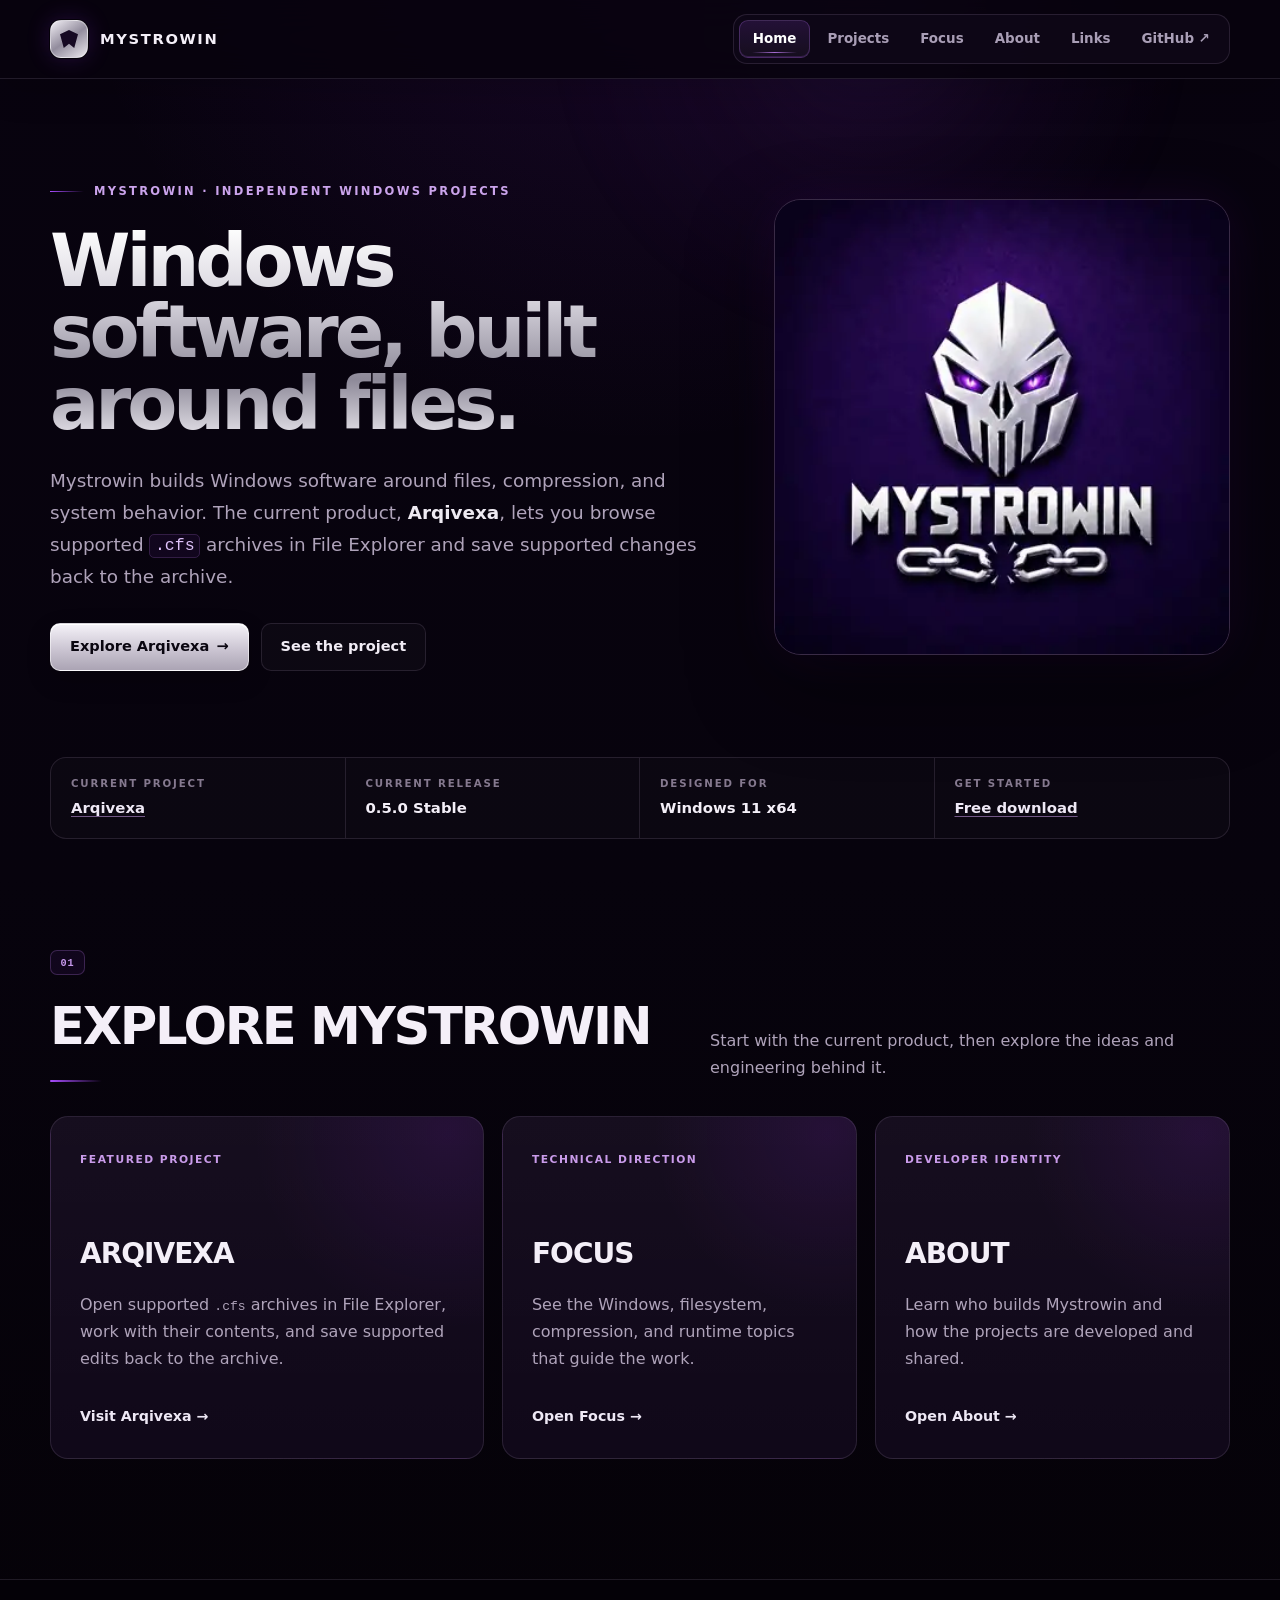
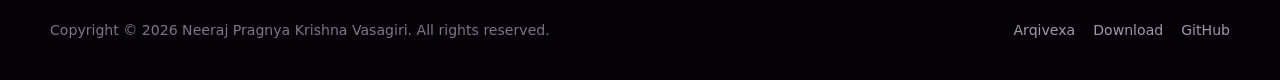
==== index.html @ 8ca61464 "Improve Mystrowin product discovery and site metadata" ====
<!doctype html>
<html lang="en">
<head>
  <meta charset="utf-8">
  <meta name="viewport" content="width=device-width, initial-scale=1">
  <meta name="theme-color" content="#090313">
  <title>Mystrowin — Independent Windows Software &amp; Systems Projects</title>
  <meta name="description" content="Mystrowin builds Windows software around files, compression, and system behavior. Meet Arqivexa, the current Explorer-first archive project.">
  <meta name="author" content="Mystrowin">
  <meta name="robots" content="index, follow, max-image-preview:large, max-snippet:-1">
  <link rel="canonical" href="https://mystrowin.com/">
  <link rel="icon" href="mystrowin-logo.svg" type="image/svg+xml">
  <link rel="stylesheet" href="styles.css">
  <link rel="stylesheet" href="homepage.css">
  <meta property="og:type" content="website">
  <meta property="og:site_name" content="Mystrowin">
  <meta property="og:title" content="Mystrowin — Independent Windows Software &amp; Systems Projects">
  <meta property="og:description" content="Windows software around files, compression, and system behavior. Meet Arqivexa, the current Explorer-first archive project.">
  <meta property="og:url" content="https://mystrowin.com/">
  <meta property="og:image" content="https://mystrowin.com/mystrowin-logo.svg">
  <meta name="twitter:card" content="summary_large_image">

  <!-- Google tag (gtag.js) -->
  <script async src="https://www.googletagmanager.com/gtag/js?id=G-YJBJCQDLHE"></script>
  <script>
    window.dataLayer = window.dataLayer || [];
    function gtag(){dataLayer.push(arguments);}
    gtag('js', new Date());
    gtag('config', 'G-YJBJCQDLHE');
  </script>

  <script type="application/ld+json">
  {
    "@context": "https://schema.org",
    "@graph": [
      {
        "@type": "WebSite",
        "@id": "https://mystrowin.com/#website",
        "url": "https://mystrowin.com/",
        "name": "Mystrowin",
        "inLanguage": "en-US"
      },
      {
        "@type": "ProfilePage",
        "@id": "https://mystrowin.com/#profile",
        "url": "https://mystrowin.com/",
        "name": "Mystrowin — Independent Windows Software & Systems Projects",
        "isPartOf": {"@id": "https://mystrowin.com/#website"},
        "mainEntity": {"@id": "https://mystrowin.com/#developer"}
      },
      {
        "@type": "Person",
        "@id": "https://mystrowin.com/#developer",
        "name": "Mystrowin",
        "url": "https://mystrowin.com/",
        "sameAs": ["https://github.com/Mystrowin"],
        "knowsAbout": ["Windows software","systems software","filesystems","compression","runtime architecture","experimental computing","Arqivexa"]
      },
      {
        "@type": "SoftwareApplication",
        "@id": "https://arqivexa.mystrowin.com/#software",
        "name": "Arqivexa",
        "url": "https://arqivexa.mystrowin.com/",
        "applicationCategory": "UtilitiesApplication",
        "operatingSystem": "Windows 11",
        "creator": {"@id": "https://mystrowin.com/#developer"}
      }
    ]
  }
  </script>
</head>
<body>
<a class="skip-link" href="#main">Skip to content</a>
<header class="site-header">
  <div class="shell header-inner">
    <a class="brand" href="index.html" aria-label="Mystrowin home">
      <span class="brand-mark" aria-hidden="true"></span><span>Mystrowin</span>
    </a>
    <nav class="nav-shell" aria-label="Primary navigation">
      <ul><li><a href="index.html" aria-current="page">Home</a></li><li><a href="projects.html">Projects</a></li><li><a href="focus.html">Focus</a></li><li><a href="about.html">About</a></li><li><a href="contact.html">Links</a></li><li><a rel="me" href="https://github.com/Mystrowin?utm_source=mystrowin.com&utm_medium=referral&utm_campaign=mystrowin_portfolio&utm_content=home_github" referrerpolicy="strict-origin-when-cross-origin">GitHub ↗</a></li></ul>
    </nav>
  </div>
</header>

<main id="main">
  <div class="shell home-hero">
    <div>
      <div class="eyebrow">Mystrowin · Independent Windows projects</div>
      <h1 class="home-title">Windows software, built around files.</h1>
      <p class="home-lead">
        Mystrowin builds Windows software around files, compression, and system behavior.
        The current product, <strong>Arqivexa</strong>, lets you browse supported
        <code>.cfs</code> archives in File Explorer and save supported changes back to the archive.
      </p>
      <div class="actions">
        <a class="btn primary" href="https://arqivexa.mystrowin.com/">Explore Arqivexa <span aria-hidden="true">→</span></a>
        <a class="btn" href="projects.html">See the project</a>
      </div>
    </div>
    <div class="logo-card">
      <img src="mystrowin-logo.svg" width="1024" height="1024" alt="Mystrowin metallic skull emblem and wordmark">
    </div>
  </div>

  <div class="shell fact-strip" aria-label="Mystrowin overview">
    <div class="fact"><small>Current project</small><strong><a href="https://arqivexa.mystrowin.com/">Arqivexa</a></strong></div>
    <div class="fact"><small>Current release</small><strong>0.5.0 Stable</strong></div>
    <div class="fact"><small>Designed for</small><strong>Windows 11 x64</strong></div>
    <div class="fact"><small>Get started</small><strong><a href="https://arqivexa.mystrowin.com/download.html">Free download</a></strong></div>
  </div>

  <section class="section">
    <div class="shell">
      <div class="section-heading">
        <div><span class="index-badge">01</span><h2>Explore Mystrowin</h2></div>
        <p>Start with the current product, then explore the ideas and engineering behind it.</p>
      </div>
      <div class="destination-grid">
        <article class="destination">
          <span class="label">Featured project</span>
          <h3>Arqivexa</h3>
          <p>Open supported <code>.cfs</code> archives in File Explorer, work with their contents, and save supported edits back to the archive.</p>
          <a href="https://arqivexa.mystrowin.com/">Visit Arqivexa →</a>
        </article>
        <article class="destination">
          <span class="label">Technical direction</span>
          <h3>Focus</h3>
          <p>See the Windows, filesystem, compression, and runtime topics that guide the work.</p>
          <a href="focus.html">Open Focus →</a>
        </article>
        <article class="destination">
          <span class="label">Developer identity</span>
          <h3>About</h3>
          <p>Learn who builds Mystrowin and how the projects are developed and shared.</p>
          <a href="about.html">Open About →</a>
        </article>
      </div>
    </div>
  </section>
</main>

<footer>
  <div class="shell footer-inner">
    <span>Copyright © 2026 Neeraj Pragnya Krishna Vasagiri. All rights reserved.</span>
    <div class="footer-links">
      <a href="https://arqivexa.mystrowin.com/?utm_source=mystrowin.com&utm_medium=referral&utm_campaign=mystrowin_portfolio&utm_content=index_arqivexa_1" referrerpolicy="strict-origin-when-cross-origin">Arqivexa</a>
      <a href="https://arqivexa.mystrowin.com/download.html">Download</a>
      <a rel="me" href="https://github.com/Mystrowin?utm_source=mystrowin.com&utm_medium=referral&utm_campaign=mystrowin_portfolio&utm_content=home_github_2" referrerpolicy="strict-origin-when-cross-origin">GitHub</a>
    </div>
  </div>
</footer>
  <script src="animations.js" defer></script>
  <!-- Cloudflare Web Analytics --><script type='module' src='https://static.cloudflareinsights.com/beacon.min.js' data-cf-beacon='{"token": "8643089957db4d7aa582ad702f486113"}'></script><!-- End Cloudflare Web Analytics -->
</body>
</html>
---- styles.css ----
:root{--bg:#07030d;--bg2:#0c0515;--panel:#100719;--panel2:#14091f;--text:#f4eff8;--muted:#afa3ba;--muted2:#82758e;--line:rgba(224,207,241,.12);--line2:rgba(198,132,247,.26);--purple:#a84cff;--purple2:#d19cff;--silver:#e9e6ee;--max:1180px;--radius:20px}*{box-sizing:border-box}html{scroll-behavior:smooth}body{margin:0;min-height:100vh;color:var(--text);background:radial-gradient(circle at 50% -8%,rgba(117,31,183,.16),transparent 30%),linear-gradient(180deg,#08030f 0%,#07030d 52%,#050208 100%);font-family:Inter,ui-sans-serif,system-ui,-apple-system,BlinkMacSystemFont,"Segoe UI",sans-serif;line-height:1.55;-webkit-font-smoothing:antialiased}body::before{content:"";position:fixed;inset:0;z-index:-1;pointer-events:none;opacity:.12;background-image:linear-gradient(rgba(255,255,255,.025) 1px,transparent 1px),linear-gradient(90deg,rgba(255,255,255,.025) 1px,transparent 1px);background-size:34px 34px;mask-image:linear-gradient(to bottom,black,transparent 72%)}a{color:inherit;text-decoration:none}.shell{width:min(calc(100% - 36px),var(--max));margin:auto}.site-header{position:sticky;top:0;z-index:50;background:rgba(7,3,13,.86);backdrop-filter:blur(18px);border-bottom:1px solid var(--line);box-shadow:0 12px 35px rgba(0,0,0,.16)}.header-inner{min-height:78px;display:flex;align-items:center;justify-content:space-between;gap:28px}.brand{display:flex;align-items:center;gap:12px;font-size:.92rem;font-weight:900;letter-spacing:.11em;text-transform:uppercase}.brand-mark{width:38px;height:38px;border-radius:11px;position:relative;background:linear-gradient(145deg,#f2eff5,#928c9d 50%,#ebe8ee);border:1px solid rgba(255,255,255,.4);box-shadow:0 0 0 1px rgba(0,0,0,.7),0 0 24px rgba(160,62,255,.2)}.brand-mark::after{content:"";position:absolute;inset:9px;background:#160923;clip-path:polygon(50% 0,100% 24%,79% 100%,50% 77%,21% 100%,0 24%)}.nav-shell{padding:5px;border:1px solid var(--line);border-radius:14px;background:rgba(16,8,25,.76)}.nav-shell ul{display:flex;gap:3px;list-style:none;margin:0;padding:0}.nav-shell a{min-height:38px;padding:0 13px;border-radius:9px;border:1px solid transparent;display:flex;align-items:center;gap:8px;color:#a99eb6;font-size:.84rem;font-weight:750;transition:.18s ease}.nav-shell a:hover{color:#fff;background:rgba(255,255,255,.05);border-color:rgba(221,201,239,.13)}.nav-shell a[aria-current="page"]{color:#fff;background:linear-gradient(180deg,rgba(175,82,255,.14),rgba(255,255,255,.035));border-color:rgba(191,126,249,.25);box-shadow:inset 0 -1px 0 rgba(185,94,255,.18)}.page-hero{padding:88px 0 56px}.crumb{color:#9b8aa8;font-size:.72rem;font-weight:800;letter-spacing:.16em;text-transform:uppercase;margin-bottom:20px}.crumb a{color:#c5aed7}.crumb span{margin:0 9px;color:#665b70}.page-hero-grid{display:grid;grid-template-columns:minmax(0,1.1fr) minmax(300px,.7fr);gap:58px;align-items:end}.page-title{margin:0;font-size:clamp(3.5rem,7vw,6.2rem);line-height:.92;letter-spacing:-.055em;text-transform:uppercase;background:linear-gradient(180deg,#fff,#d9d5df 44%,#908b99 82%,#e5e2e8);-webkit-background-clip:text;background-clip:text;color:transparent}.page-intro{margin:22px 0 0;max-width:760px;color:var(--muted);font-size:1.1rem;line-height:1.75}.hero-aside{border:1px solid var(--line);border-radius:18px;padding:25px;background:radial-gradient(circle at 90% 10%,rgba(147,52,226,.12),transparent 38%),rgba(255,255,255,.02)}.hero-aside-label{color:#c895ed;font-size:.67rem;font-weight:900;letter-spacing:.14em;text-transform:uppercase}.hero-aside strong{display:block;margin-top:10px;font-size:1.12rem}.hero-aside p{margin:9px 0 0;color:var(--muted);font-size:.93rem}.home-hero{padding:104px 0 86px;display:grid;grid-template-columns:minmax(0,1.18fr) minmax(350px,.82fr);gap:68px;align-items:center}.eyebrow{display:flex;align-items:center;gap:10px;color:#cba4ec;font-size:.72rem;font-weight:900;letter-spacing:.2em;text-transform:uppercase;margin-bottom:24px}.eyebrow::before{content:"";width:34px;height:1px;background:linear-gradient(90deg,var(--purple),transparent)}.home-title{margin:0;white-space:nowrap;font-size:clamp(4.2rem,6.2vw,6.8rem);line-height:.9;letter-spacing:-.055em;text-transform:uppercase;background:linear-gradient(180deg,#fff,#d8d5de 34%,#8d8998 72%,#e7e4eb);-webkit-background-clip:text;background-clip:text;color:transparent}.home-lead{margin:26px 0 0;max-width:730px;color:var(--muted);font-size:1.15rem;line-height:1.72}.home-lead strong{color:#eeeaf2}.actions{display:flex;gap:12px;flex-wrap:wrap;margin-top:30px}.btn{min-height:48px;padding:0 19px;border-radius:10px;display:inline-flex;align-items:center;justify-content:center;border:1px solid var(--line);background:rgba(255,255,255,.025);color:#f1ecf5;font-size:.91rem;font-weight:820;transition:.18s ease}.btn:hover{transform:translateY(-2px);border-color:rgba(204,147,246,.32);background:rgba(162,69,234,.07)}.btn.primary{color:#0a0610;background:linear-gradient(180deg,#f5f2f8,#cbc5d2 55%,#aba4b4);border-color:rgba(255,255,255,.52);box-shadow:inset 0 1px 0 #fff,0 9px 24px rgba(0,0,0,.2)}.logo-card{width:min(100%,470px);aspect-ratio:1;border-radius:27px;overflow:hidden;border:1px solid rgba(218,194,239,.2);background:#10051c;box-shadow:0 32px 86px rgba(0,0,0,.44),0 0 52px rgba(118,34,186,.13)}.logo-card img{width:100%;height:100%;display:block;object-fit:cover}.fact-strip{display:grid;grid-template-columns:repeat(4,1fr);border:1px solid var(--line);border-radius:16px;overflow:hidden;background:rgba(255,255,255,.018);margin-bottom:18px}.fact{padding:18px 20px;border-right:1px solid var(--line)}.fact:last-child{border-right:0}.fact small{display:block;color:#85798f;font-size:.64rem;letter-spacing:.18em;text-transform:uppercase;font-weight:800}.fact strong{display:block;margin-top:5px;font-size:.93rem}.section{padding:92px 0;position:relative}.section + .section::before{content:"";position:absolute;top:0;left:50%;transform:translateX(-50%);width:min(calc(100% - 36px),var(--max));height:1px;background:linear-gradient(90deg,transparent,rgba(188,113,255,.23),transparent)}.section-heading{display:flex;justify-content:space-between;gap:40px;align-items:end;margin-bottom:34px}.section-heading h2{margin:0;font-size:clamp(2rem,4vw,3.7rem);letter-spacing:-.045em;text-transform:uppercase}.section-heading p{max-width:520px;color:var(--muted);margin:0;line-height:1.7}.index-badge{display:inline-flex;align-items:center;justify-content:center;min-width:35px;height:25px;margin-bottom:12px;border:1px solid rgba(195,130,247,.24);border-radius:7px;background:rgba(160,65,238,.07);color:#c799ed;font:800 .64rem/1 Consolas,monospace;letter-spacing:.08em}.destination-grid{display:grid;grid-template-columns:1.1fr .9fr .9fr;gap:18px}.destination{min-height:290px;padding:29px;border:1px solid var(--line);border-radius:18px;position:relative;overflow:hidden;background:radial-gradient(circle at 92% 5%,rgba(147,39,234,.12),transparent 38%),linear-gradient(180deg,rgba(255,255,255,.035),rgba(255,255,255,.013)),rgba(17,8,28,.72);transition:.2s ease}.destination:hover{transform:translateY(-3px);border-color:rgba(205,143,250,.25);box-shadow:0 26px 62px rgba(0,0,0,.2)}.destination .label{color:#c99bea;font-size:.67rem;font-weight:900;letter-spacing:.14em;text-transform:uppercase}.destination h3{margin:62px 0 0;font-size:1.75rem;letter-spacing:-.035em;text-transform:uppercase}.destination p{color:var(--muted);line-height:1.68}.destination a{display:inline-flex;margin-top:17px;color:#eee8f5;font-weight:820;font-size:.89rem}.project-spotlight{display:grid;grid-template-columns:minmax(0,1.2fr) minmax(300px,.8fr);gap:20px}.project-main,.project-side{border:1px solid var(--line);border-radius:20px;padding:34px;background:radial-gradient(circle at 92% 8%,rgba(145,46,226,.13),transparent 34%),rgba(255,255,255,.02)}.project-main{min-height:440px}.project-side{min-height:440px;display:flex;flex-direction:column}.project-tag{color:#cc9cef;font-size:.68rem;font-weight:900;letter-spacing:.15em;text-transform:uppercase}.project-main h2{margin:72px 0 0;font-size:clamp(2.5rem,5vw,4.5rem);letter-spacing:-.05em;text-transform:uppercase}.project-main p{max-width:720px;color:var(--muted);font-size:1.03rem;line-height:1.76}.project-meta{display:grid;grid-template-columns:repeat(2,1fr);gap:12px;margin-top:24px}.meta-box{padding:16px;border:1px solid var(--line);border-radius:12px;background:rgba(255,255,255,.018)}.meta-box small{display:block;color:#81758c;text-transform:uppercase;letter-spacing:.12em;font-size:.62rem;font-weight:800}.meta-box strong{display:block;margin-top:5px;font-size:.92rem}.project-side h3{margin:55px 0 0;font-size:1.5rem;text-transform:uppercase}.project-side ul{padding-left:18px;color:var(--muted);line-height:1.8}.project-side .btn{margin-top:auto;align-self:flex-start}.pillar-stack{display:grid;gap:18px}.pillar{display:grid;grid-template-columns:90px minmax(220px,.55fr) minmax(0,1fr);gap:28px;align-items:center;padding:30px;border:1px solid var(--line);border-radius:18px;background:rgba(255,255,255,.018)}.pillar-num{width:58px;height:58px;border-radius:15px;display:grid;place-items:center;border:1px solid rgba(198,132,247,.22);background:rgba(160,65,238,.07);color:#d19cff;font:900 .78rem Consolas,monospace}.pillar h2{margin:0;font-size:1.7rem;letter-spacing:-.03em;text-transform:uppercase}.pillar p{margin:0;color:var(--muted);line-height:1.72}.pillar-details{display:grid;grid-template-columns:repeat(3,1fr);gap:14px;margin-top:20px}.detail{padding:18px;border-top:1px solid var(--line);color:#b5a9bf;font-size:.9rem}.detail strong{display:block;color:#eeeaf2;margin-bottom:6px}.about-story{display:grid;grid-template-columns:minmax(0,.9fr) minmax(0,1.1fr);gap:20px}.story-card,.identity-card{min-height:360px;padding:34px;border:1px solid var(--line);border-radius:20px;background:rgba(255,255,255,.018)}.story-card h2{margin:0;font-size:2rem;text-transform:uppercase;letter-spacing:-.035em}.story-card p{color:var(--muted);line-height:1.78}.identity-card{font-family:"SFMono-Regular",Consolas,monospace;display:flex;flex-direction:column;justify-content:center;background:linear-gradient(180deg,rgba(142,38,221,.05),transparent 65%),rgba(5,2,9,.88)}.identity-card .dim{color:#706677}.identity-card .glow{color:#c87aff}.timeline{display:grid;grid-template-columns:repeat(3,1fr);gap:18px}.timeline-item{padding:24px;border:1px solid var(--line);border-radius:17px;background:rgba(255,255,255,.015)}.timeline-item small{color:#c292e7;font-weight:900;letter-spacing:.13em;text-transform:uppercase}.timeline-item h3{margin:28px 0 8px;font-size:1.05rem;text-transform:uppercase}.timeline-item p{margin:0;color:var(--muted);font-size:.92rem;line-height:1.65}.link-grid{display:grid;grid-template-columns:repeat(2,1fr);gap:18px}.link-card{min-height:260px;padding:30px;border:1px solid var(--line);border-radius:18px;background:linear-gradient(180deg,rgba(255,255,255,.028),rgba(255,255,255,.012)),rgba(14,7,23,.66)}.link-icon{width:42px;height:42px;border-radius:11px;display:grid;place-items:center;border:1px solid rgba(198,136,245,.22);background:rgba(160,65,238,.07);color:#d09af4;font:900 .76rem Consolas,monospace}.link-card h2{margin:48px 0 8px;font-size:1.6rem;text-transform:uppercase}.link-card p{color:var(--muted);line-height:1.7}.link-card a{display:inline-flex;margin-top:14px;font-weight:820;color:#f0e9f6}footer{border-top:1px solid var(--line);margin-top:28px;background:rgba(4,2,7,.35)}.footer-inner{min-height:102px;display:flex;justify-content:space-between;align-items:center;gap:20px;color:#817587;font-size:.88rem}.footer-links{display:flex;gap:18px}.footer-links a{color:#a497ae}.footer-links a:hover{color:#fff}@media(max-width:980px){.home-hero,.page-hero-grid,.project-spotlight,.about-story{grid-template-columns:1fr}.logo-card{margin:auto}.destination-grid{grid-template-columns:1fr 1fr}.destination:first-child{grid-column:1/-1}.pillar{grid-template-columns:70px 1fr}.pillar p{grid-column:2}}@media(max-width:760px){.header-inner{min-height:72px}.brand span:last-child{display:none}.nav-shell{max-width:72vw;overflow-x:auto;scrollbar-width:none}.nav-shell::-webkit-scrollbar{display:none}.nav-shell ul{width:max-content}.home-hero{padding:70px 0 64px}.home-title{white-space:normal;font-size:clamp(3.6rem,18vw,5.5rem)}.fact-strip{grid-template-columns:1fr 1fr}.fact:nth-child(2){border-right:0}.fact:nth-child(-n+2){border-bottom:1px solid var(--line)}.section{padding:72px 0}.section-heading{display:block}.section-heading p{margin-top:16px}.destination-grid,.timeline,.link-grid,.pillar-details{grid-template-columns:1fr}.destination:first-child{grid-column:auto}.pillar{grid-template-columns:1fr;gap:16px}.pillar p{grid-column:auto}.footer-inner{padding:27px 0;align-items:flex-start;flex-direction:column}}@media(prefers-reduced-motion:reduce){html{scroll-behavior:auto}*{transition:none!important}}@view-transition{navigation:auto}.site-header{view-transition-name:site-header}.page-title,.home-title{view-transition-name:page-heading}::view-transition-old(root){animation:page-out 180ms ease both}::view-transition-new(root){animation:page-in 320ms cubic-bezier(.2,.8,.2,1) both}@keyframes page-out{to{opacity:0;transform:translateY(-5px)}}@keyframes page-in{from{opacity:0;transform:translateY(8px)}to{opacity:1;transform:none}}body::after{content:"";position:fixed;z-index:-2;pointer-events:none;width:52vw;height:52vw;min-width:560px;min-height:560px;top:-24vw;left:42%;border-radius:50%;background:radial-gradient(circle,rgba(166,76,255,.085) 0%,rgba(113,34,176,.04) 36%,transparent 69%);filter:blur(12px);animation:ambient-drift 18s ease-in-out infinite alternate}@keyframes ambient-drift{0%{transform:translate3d(-7%,-1%,0) scale(.96)}100%{transform:translate3d(8%,5%,0) scale(1.06)}}.site-header{animation:header-arrive 460ms cubic-bezier(.2,.8,.2,1) both}@keyframes header-arrive{from{opacity:0;transform:translateY(-12px)}to{opacity:1;transform:none}}.nav-shell a{position:relative;overflow:hidden}.nav-shell a::after{content:"";position:absolute;left:12px;right:12px;bottom:4px;height:1px;border-radius:999px;background:linear-gradient(90deg,transparent,#c983ff,transparent);transform:scaleX(0);transform-origin:center;opacity:.8;transition:transform .2s ease}.nav-shell a:hover::after,.nav-shell a[aria-current="page"]::after{transform:scaleX(1)}.nav-shell a:hover{transform:translateY(-1px)}.brand-mark{animation:brand-breathe 5.5s ease-in-out infinite}@keyframes brand-breathe{0%,100%{box-shadow:0 0 0 1px rgba(0,0,0,.7),0 0 20px rgba(160,62,255,.14)}50%{box-shadow:0 0 0 1px rgba(0,0,0,.7),0 0 31px rgba(176,78,255,.29)}}.eyebrow{animation:hero-up 520ms 70ms cubic-bezier(.2,.8,.2,1) both}.home-title,.page-title{animation:hero-up 620ms 120ms cubic-bezier(.2,.8,.2,1) both}.home-lead,.page-intro{animation:hero-up 600ms 190ms cubic-bezier(.2,.8,.2,1) both}.actions,.hero-aside{animation:hero-up 580ms 260ms cubic-bezier(.2,.8,.2,1) both}@keyframes hero-up{from{opacity:0;transform:translateY(18px);filter:blur(3px)}to{opacity:1;transform:none;filter:blur(0)}}.logo-card{animation:logo-arrive 700ms 150ms cubic-bezier(.2,.8,.2,1) both,logo-float 6.5s 900ms ease-in-out infinite;transition:border-color .25s ease,box-shadow .25s ease}.logo-card img{transition:transform .5s cubic-bezier(.2,.8,.2,1),filter .35s ease}.logo-card:hover{border-color:rgba(211,154,255,.34);box-shadow:0 38px 96px rgba(0,0,0,.5),0 0 62px rgba(143,50,220,.2)}.logo-card:hover img{transform:scale(1.018);filter:saturate(1.06) contrast(1.02)}@keyframes logo-arrive{from{opacity:0;transform:translateY(20px) scale(.975)}to{opacity:1;transform:none}}@keyframes logo-float{0%,100%{transform:translateY(0)}50%{transform:translateY(-7px)}}.btn{position:relative;overflow:hidden}.btn::before{content:"";position:absolute;inset:-1px;background:linear-gradient( 110deg,transparent 20%,rgba(255,255,255,.13) 42%,transparent 64% );transform:translateX(-125%);transition:transform .55s cubic-bezier(.2,.8,.2,1);pointer-events:none}.btn:hover::before{transform:translateX(125%)}.btn:active{transform:translateY(0) scale(.985)}.destination,.project-main,.project-side,.pillar,.story-card,.identity-card,.timeline-item,.link-card,.hero-aside,.fact-strip{transition:transform .24s cubic-bezier(.2,.8,.2,1),border-color .24s ease,box-shadow .24s ease,background-color .24s ease}.destination:hover,.project-main:hover,.project-side:hover,.story-card:hover,.timeline-item:hover,.link-card:hover{transform:translateY(-4px);border-color:rgba(205,143,250,.25);box-shadow:0 24px 58px rgba(0,0,0,.22),0 0 34px rgba(144,49,222,.055)}.pillar:hover{transform:translateX(4px);border-color:rgba(205,143,250,.23)}.link-card a,.destination a{position:relative}.link-card a::after,.destination a::after{content:"";position:absolute;left:0;bottom:-4px;width:100%;height:1px;background:#bd74ed;transform:scaleX(0);transform-origin:left;transition:transform .2s ease}.link-card a:hover::after,.destination a:hover::after{transform:scaleX(1)}.fact-strip{animation:fact-arrive 600ms 340ms cubic-bezier(.2,.8,.2,1) both}@keyframes fact-arrive{from{opacity:0;transform:translateY(10px)}to{opacity:1;transform:none}}.motion-ready .motion-reveal{opacity:0;transform:translateY(24px);filter:blur(2px)}.motion-ready .motion-reveal.is-visible{opacity:1;transform:none;filter:none;transition:opacity .58s cubic-bezier(.2,.8,.2,1) var(--reveal-delay,0ms),transform .58s cubic-bezier(.2,.8,.2,1) var(--reveal-delay,0ms),filter .58s ease var(--reveal-delay,0ms)}.section-heading h2{position:relative;width:fit-content}.section-heading h2::after{content:"";display:block;width:52px;height:2px;margin-top:13px;border-radius:999px;background:linear-gradient(90deg,#a84cff,transparent);transform-origin:left}.motion-ready .section-heading.motion-reveal.is-visible h2::after{animation:line-grow .7s .16s cubic-bezier(.2,.8,.2,1) both}@keyframes line-grow{from{transform:scaleX(0);opacity:0}to{transform:scaleX(1);opacity:1}}.pillar-num,.link-icon,.index-badge{transition:box-shadow .32s ease,border-color .32s ease,color .32s ease}.motion-reveal.is-visible .pillar-num,.motion-reveal.is-visible .link-icon{border-color:rgba(211,156,255,.4);color:#ddaaff;box-shadow:0 0 26px rgba(167,71,237,.12)}@media (max-width:760px){.logo-card{animation:logo-arrive 560ms 100ms cubic-bezier(.2,.8,.2,1) both,logo-float-mobile 7s 700ms ease-in-out infinite}@keyframes logo-float-mobile{0%,100%{transform:translateY(0)}50%{transform:translateY(-4px)}}.motion-ready .motion-reveal{transform:translateY(15px)}}@media (prefers-reduced-motion:reduce){html{scroll-behavior:auto}body::after,.site-header,.brand-mark,.eyebrow,.home-title,.page-title,.home-lead,.page-intro,.actions,.hero-aside,.logo-card,.fact-strip{animation:none !important}.motion-ready .motion-reveal,.motion-ready .motion-reveal.is-visible{opacity:1 !important;transform:none !important;filter:none !important;transition:none !important}.destination,.project-main,.project-side,.pillar,.story-card,.identity-card,.timeline-item,.link-card,.btn,.nav-shell a,.brand-mark,.logo-card,.logo-card img{transition:none !important;transform:none !important}.btn::before,.nav-shell a::after,.link-card a::after,.destination a::after{display:none !important}::view-transition-old(root),::view-transition-new(root){animation:none !important}}.destination::before,.project-main::before,.project-side::before,.link-card::before{content:"";position:absolute;inset:0;pointer-events:none;border-radius:inherit;background:radial-gradient( 260px circle at var(--mx,50%) var(--my,50%),rgba(190,109,255,.075),transparent 62% );opacity:0;transition:opacity .22s ease}.destination:hover::before,.project-main:hover::before,.project-side:hover,.link-card:hover::before{opacity:1}.project-main,.project-side,.link-card{position:relative;overflow:hidden}.project-main>*,.project-side>*,.link-card>*,.destination>*{position:relative;z-index:1}@media (hover:none),(prefers-reduced-motion:reduce){.destination::before,.project-main::before,.project-side::before,.link-card::before{display:none}}
---- homepage.css ----
/* Homepage clarity and keyboard access. Kept separate from shared page styles. */
.home-title {
  max-width: 780px;
  white-space: normal;
  text-transform: none;
  font-size: clamp(3.25rem, 5.7vw, 5.8rem);
  line-height: 0.98;
}

.home-hero .btn {
  gap: 0.45rem;
}

.home-lead code {
  padding: 0.08rem 0.28rem;
  border: 1px solid rgba(198, 132, 247, 0.18);
  border-radius: 5px;
  color: #dec1fa;
  background: rgba(160, 65, 238, 0.07);
  font-family: "SFMono-Regular", Consolas, monospace;
  font-size: 0.9em;
}

.fact a {
  color: #eee8f5;
  text-decoration: underline;
  text-decoration-color: rgba(201, 155, 234, 0.55);
  text-underline-offset: 3px;
}

.fact a:hover {
  color: #fff;
  text-decoration-color: #fff;
}

.skip-link {
  position: fixed;
  left: 16px;
  top: 12px;
  z-index: 100;
  transform: translateY(-180%);
  padding: 10px 14px;
  border: 1px solid rgba(198, 132, 247, 0.5);
  border-radius: 8px;
  background: #f4eff8;
  color: #100719;
  font-weight: 800;
}

.skip-link:focus {
  transform: translateY(0);
}

a:focus-visible,
.btn:focus-visible {
  outline: 3px solid #d19cff;
  outline-offset: 3px;
}

@media (max-width: 760px) {
  .home-title {
    font-size: clamp(3rem, 14vw, 4.6rem);
    line-height: 1.02;
  }
}
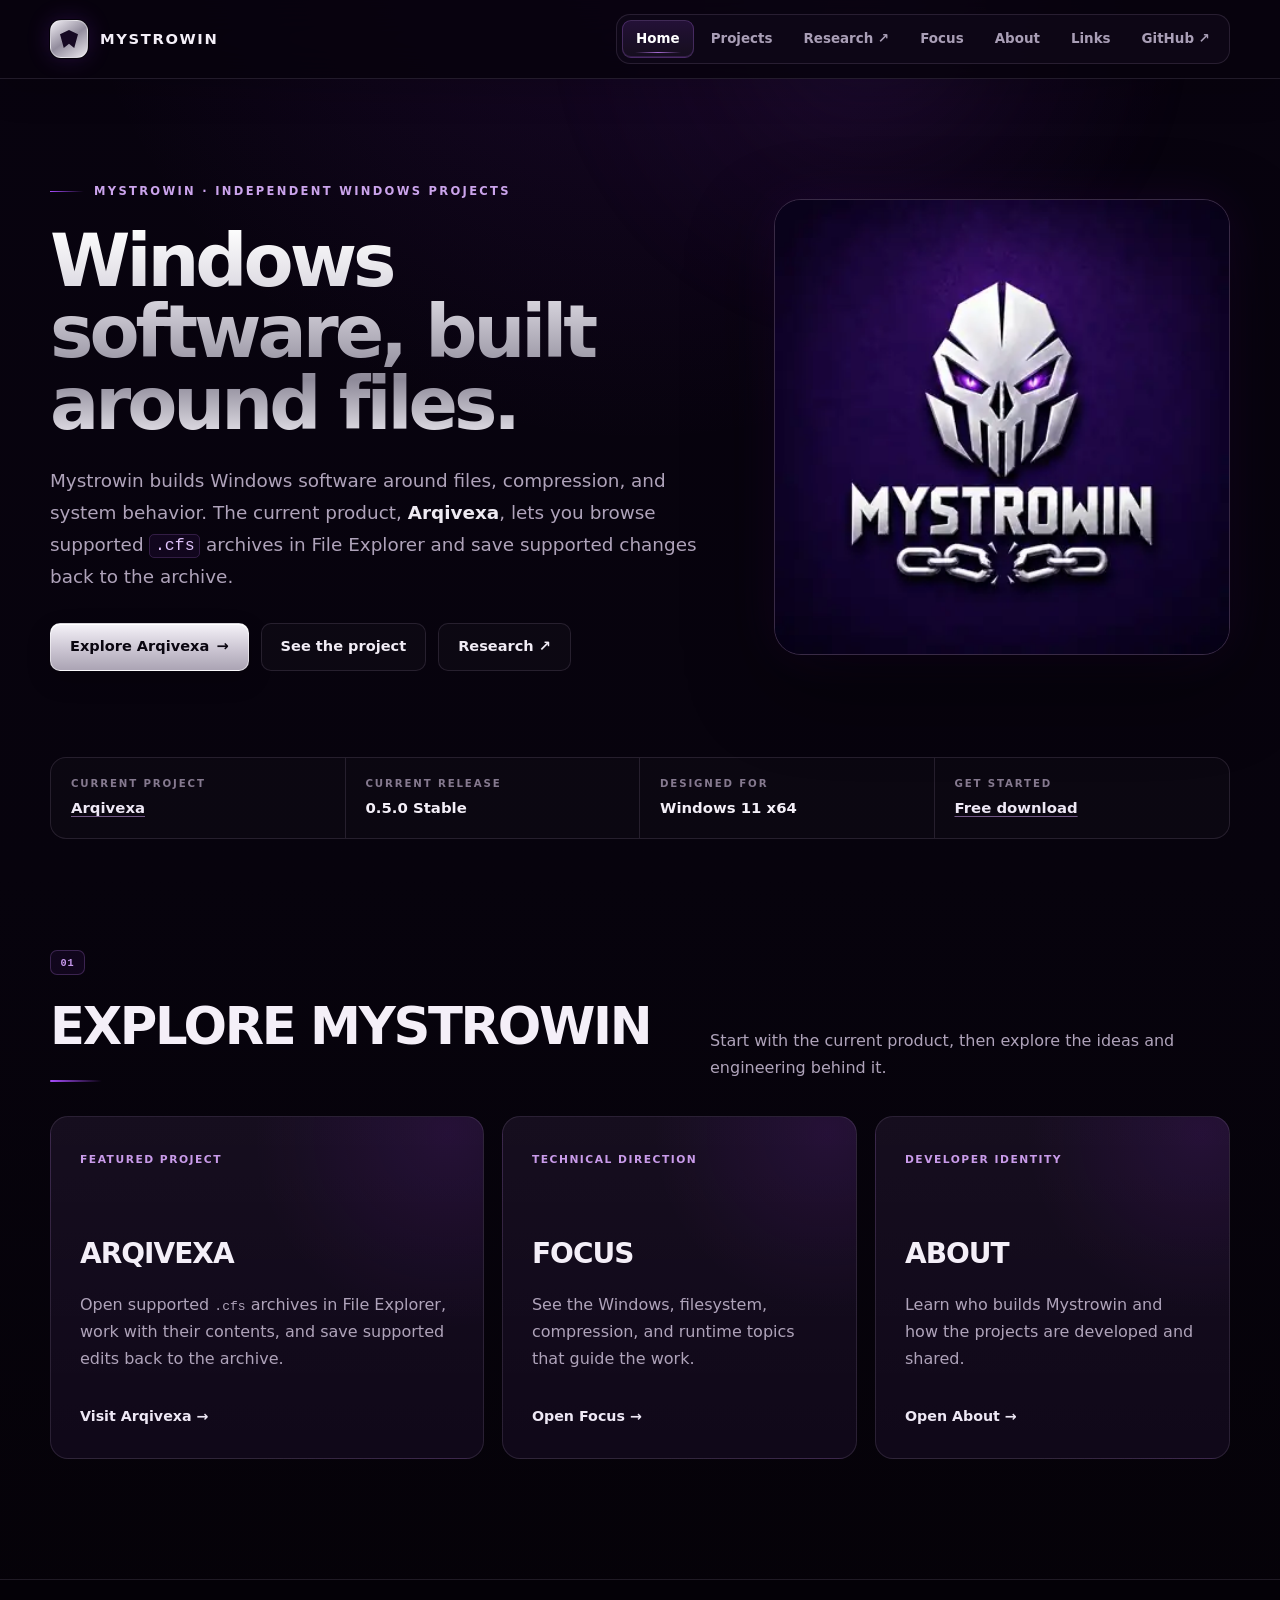
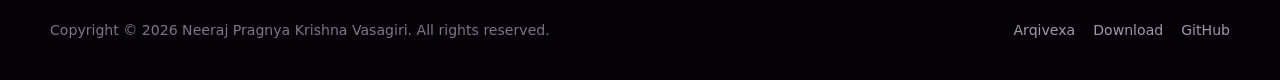
==== commit 2b9a42f8: "Add research links to homepage" ====
--- a/index.html
+++ b/index.html
@@ -77,7 +77,7 @@
       <span class="brand-mark" aria-hidden="true"></span><span>Mystrowin</span>
     </a>
     <nav class="nav-shell" aria-label="Primary navigation">
-      <ul><li><a href="index.html" aria-current="page">Home</a></li><li><a href="projects.html">Projects</a></li><li><a href="focus.html">Focus</a></li><li><a href="about.html">About</a></li><li><a href="contact.html">Links</a></li><li><a rel="me" href="https://github.com/Mystrowin?utm_source=mystrowin.com&utm_medium=referral&utm_campaign=mystrowin_portfolio&utm_content=home_github" referrerpolicy="strict-origin-when-cross-origin">GitHub ↗</a></li></ul>
+      <ul><li><a href="index.html" aria-current="page">Home</a></li><li><a href="projects.html">Projects</a></li><li><a href="https://research.mystrowin.com/">Research ↗</a></li><li><a href="focus.html">Focus</a></li><li><a href="about.html">About</a></li><li><a href="contact.html">Links</a></li><li><a rel="me" href="https://github.com/Mystrowin?utm_source=mystrowin.com&utm_medium=referral&utm_campaign=mystrowin_portfolio&utm_content=home_github" referrerpolicy="strict-origin-when-cross-origin">GitHub ↗</a></li></ul>
     </nav>
   </div>
 </header>
@@ -94,7 +94,7 @@
       </p>
       <div class="actions">
         <a class="btn primary" href="https://arqivexa.mystrowin.com/">Explore Arqivexa <span aria-hidden="true">→</span></a>
-        <a class="btn" href="projects.html">See the project</a>
+        <a class="btn" href="projects.html">See the project</a> <a class="btn" href="https://research.mystrowin.com/">Research ↗</a>
       </div>
     </div>
     <div class="logo-card">
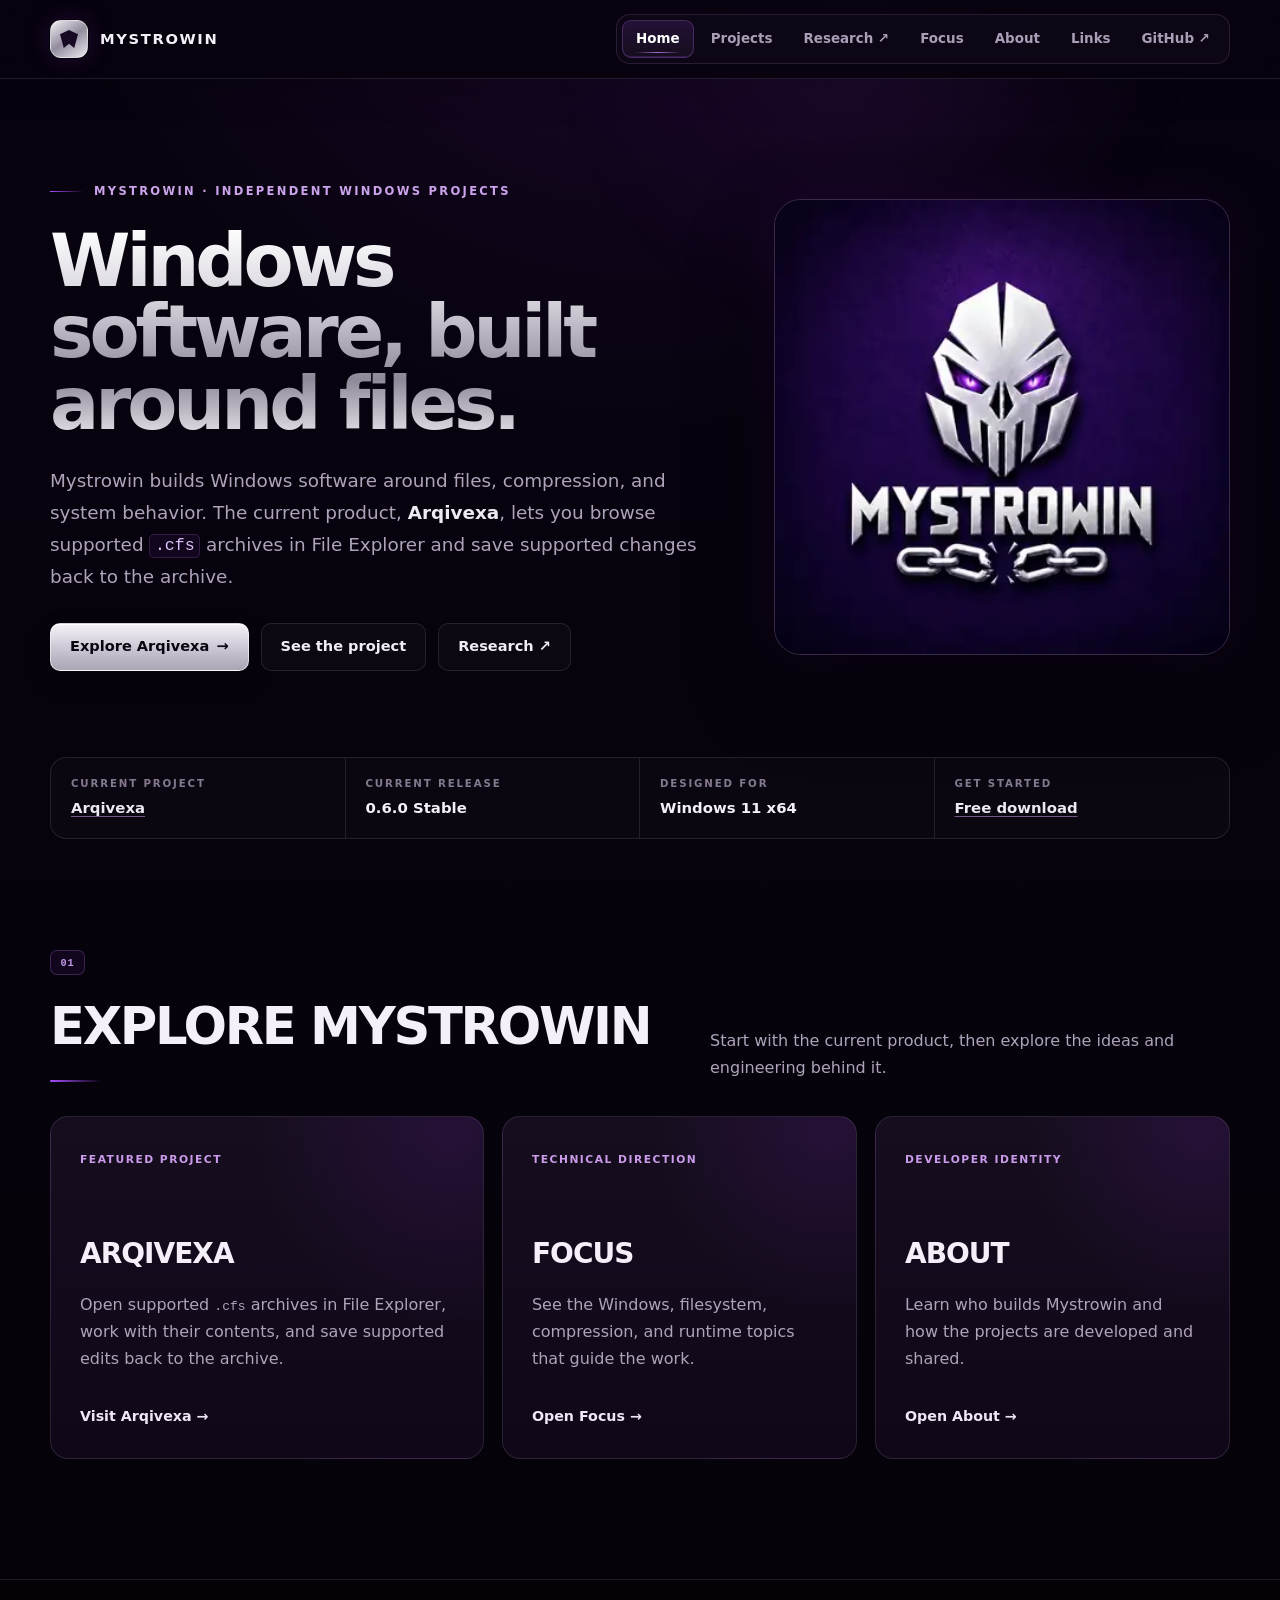
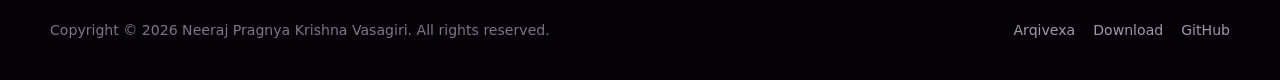
==== commit 71924682: "Update Arqivexa release version on Mystrowin site" ====
--- a/index.html
+++ b/index.html
@@ -104,7 +104,7 @@
 
   <div class="shell fact-strip" aria-label="Mystrowin overview">
     <div class="fact"><small>Current project</small><strong><a href="https://arqivexa.mystrowin.com/">Arqivexa</a></strong></div>
-    <div class="fact"><small>Current release</small><strong>0.5.0 Stable</strong></div>
+    <div class="fact"><small>Current release</small><strong>0.6.0 Stable</strong></div>
     <div class="fact"><small>Designed for</small><strong>Windows 11 x64</strong></div>
     <div class="fact"><small>Get started</small><strong><a href="https://arqivexa.mystrowin.com/download.html">Free download</a></strong></div>
   </div>
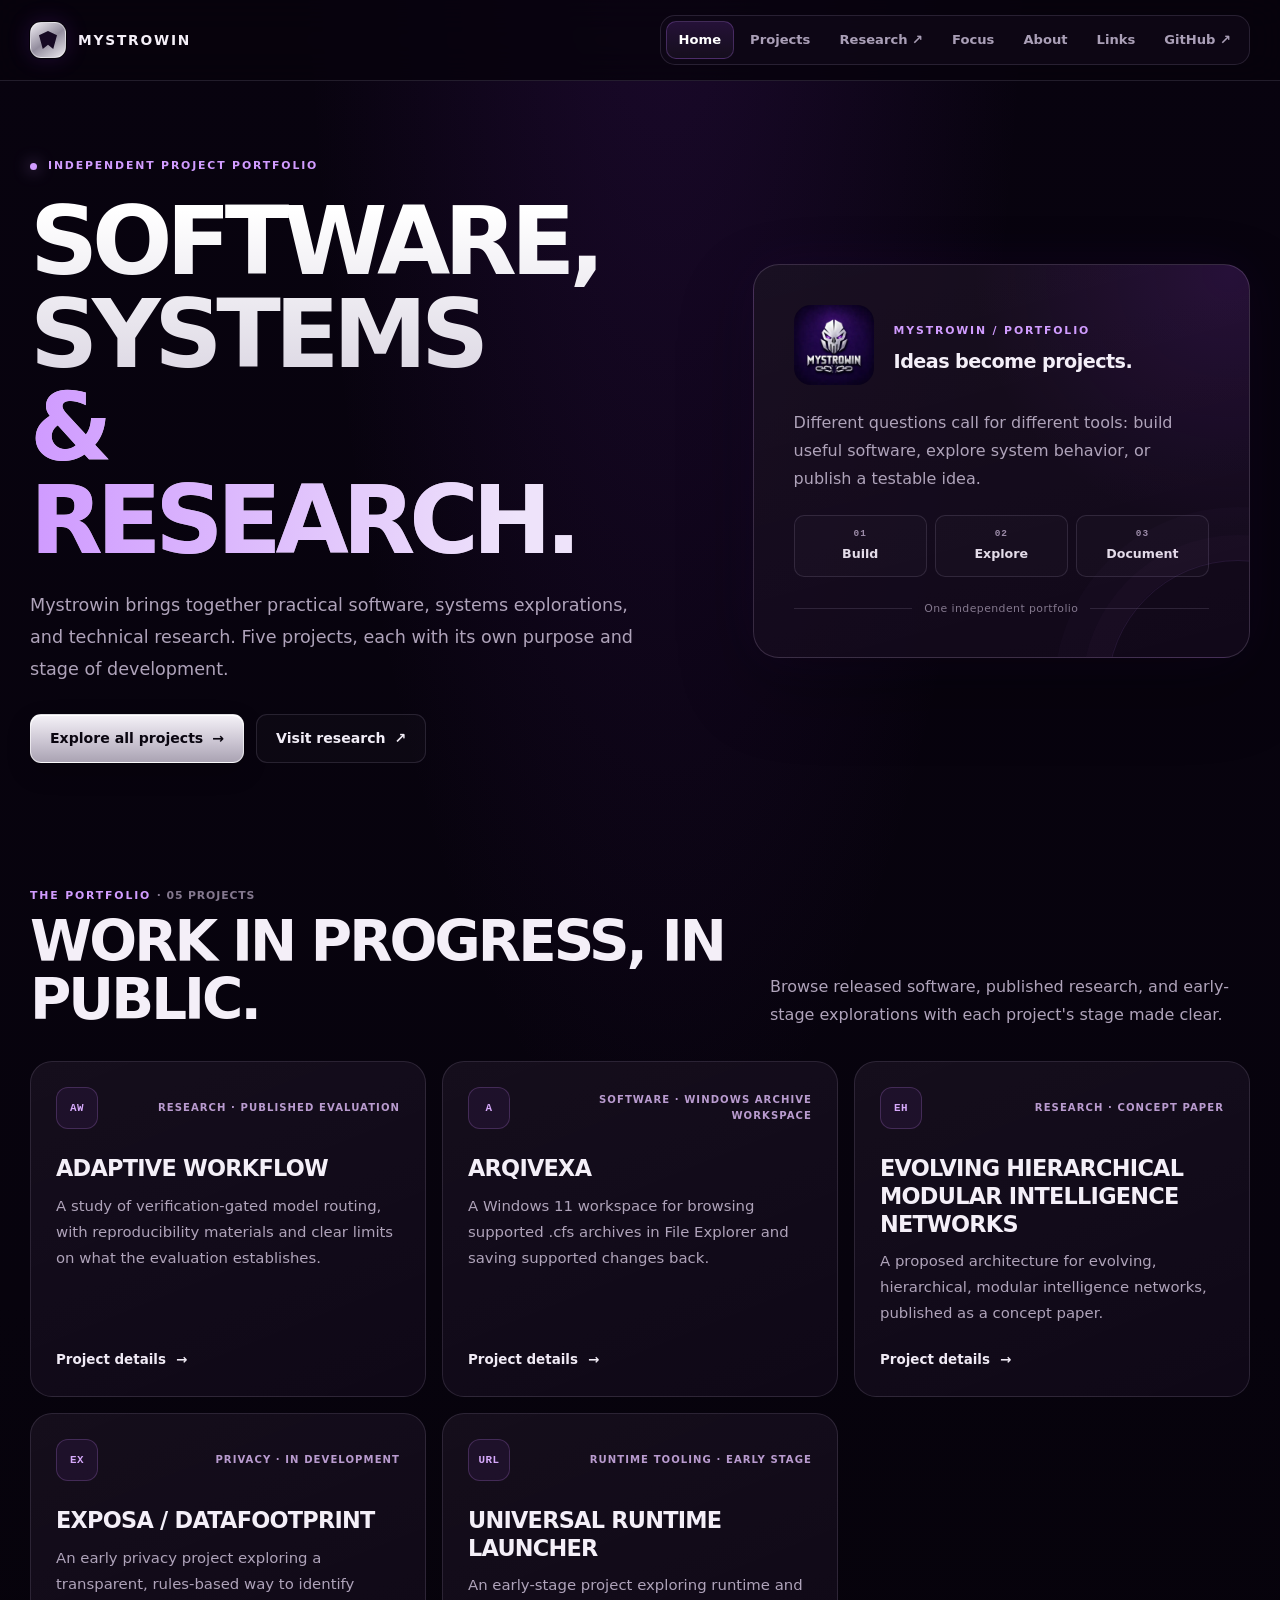
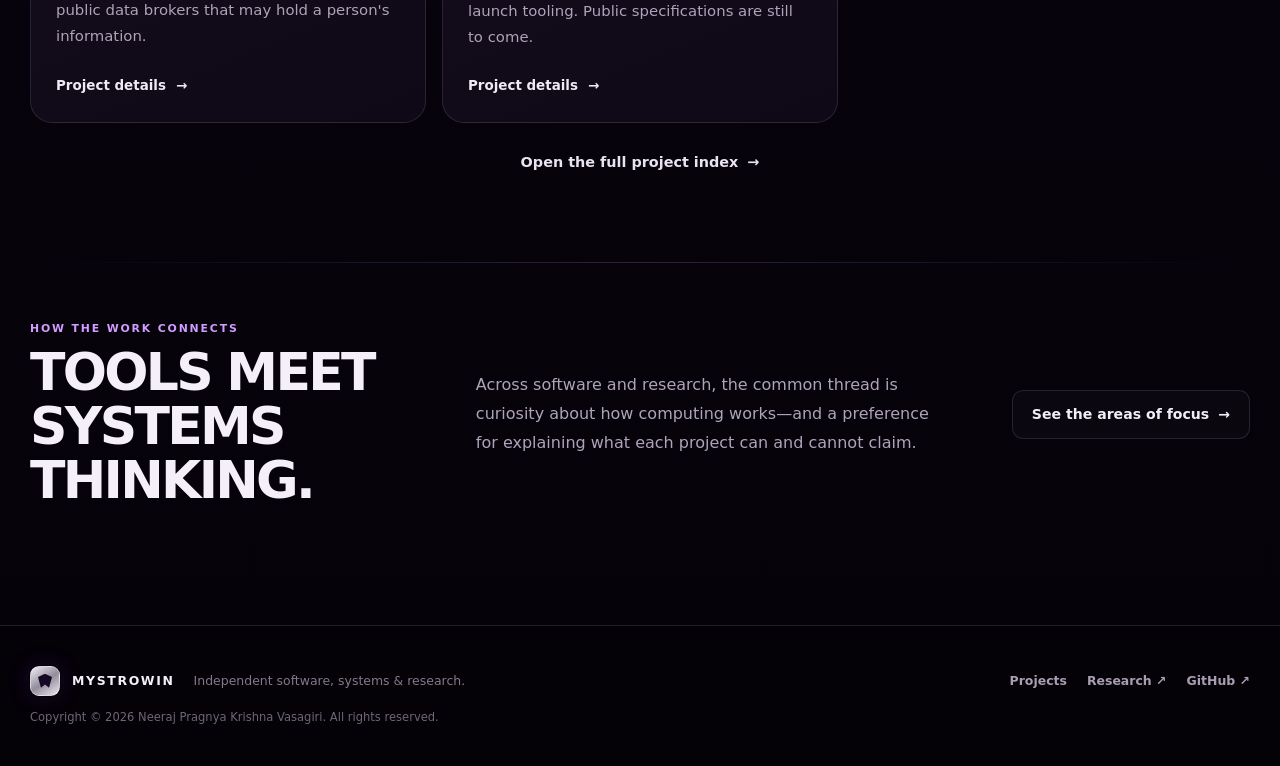
==== commit eb486941: "Redesign Mystrowin portfolio around all projects" ====
--- a/index.html
+++ b/index.html
@@ -4,22 +4,20 @@
   <meta charset="utf-8">
   <meta name="viewport" content="width=device-width, initial-scale=1">
   <meta name="theme-color" content="#090313">
-  <title>Mystrowin — Independent Windows Software &amp; Systems Projects</title>
-  <meta name="description" content="Mystrowin builds Windows software around files, compression, and system behavior. Meet Arqivexa, the current Explorer-first archive project.">
+  <title>Mystrowin — Independent Software, Systems &amp; Research</title>
+  <meta name="description" content="Explore Mystrowin: independent software, systems work, and technical research across five distinct projects.">
   <meta name="author" content="Mystrowin">
   <meta name="robots" content="index, follow, max-image-preview:large, max-snippet:-1">
   <link rel="canonical" href="https://mystrowin.com/">
   <link rel="icon" href="mystrowin-logo.svg" type="image/svg+xml">
   <link rel="stylesheet" href="styles.css">
-  <link rel="stylesheet" href="homepage.css">
   <meta property="og:type" content="website">
   <meta property="og:site_name" content="Mystrowin">
-  <meta property="og:title" content="Mystrowin — Independent Windows Software &amp; Systems Projects">
-  <meta property="og:description" content="Windows software around files, compression, and system behavior. Meet Arqivexa, the current Explorer-first archive project.">
+  <meta property="og:title" content="Mystrowin — Independent Software, Systems &amp; Research">
+  <meta property="og:description" content="Explore Mystrowin: independent software, systems work, and technical research across five distinct projects.">
   <meta property="og:url" content="https://mystrowin.com/">
   <meta property="og:image" content="https://mystrowin.com/mystrowin-logo.svg">
   <meta name="twitter:card" content="summary_large_image">
-
   <!-- Google tag (gtag.js) -->
   <script async src="https://www.googletagmanager.com/gtag/js?id=G-YJBJCQDLHE"></script>
   <script>
@@ -28,7 +26,6 @@
     gtag('js', new Date());
     gtag('config', 'G-YJBJCQDLHE');
   </script>
-
   <script type="application/ld+json">
   {
     "@context": "https://schema.org",
@@ -44,7 +41,7 @@
         "@type": "ProfilePage",
         "@id": "https://mystrowin.com/#profile",
         "url": "https://mystrowin.com/",
-        "name": "Mystrowin — Independent Windows Software & Systems Projects",
+        "name": "Mystrowin — Independent Software, Systems & Research",
         "isPartOf": {"@id": "https://mystrowin.com/#website"},
         "mainEntity": {"@id": "https://mystrowin.com/#developer"}
       },
@@ -54,16 +51,20 @@
         "name": "Mystrowin",
         "url": "https://mystrowin.com/",
         "sameAs": ["https://github.com/Mystrowin"],
-        "knowsAbout": ["Windows software","systems software","filesystems","compression","runtime architecture","experimental computing","Arqivexa"]
+        "knowsAbout": ["software development", "systems engineering", "Windows", "filesystems", "compression", "runtime tooling", "technical research"]
       },
       {
-        "@type": "SoftwareApplication",
-        "@id": "https://arqivexa.mystrowin.com/#software",
-        "name": "Arqivexa",
-        "url": "https://arqivexa.mystrowin.com/",
-        "applicationCategory": "UtilitiesApplication",
-        "operatingSystem": "Windows 11",
-        "creator": {"@id": "https://mystrowin.com/#developer"}
+        "@type": "ItemList",
+        "@id": "https://mystrowin.com/projects.html#portfolio",
+        "name": "Mystrowin projects",
+        "numberOfItems": 5,
+        "itemListElement": [
+          {"@type":"ListItem","position":1,"item":{"@type":"CreativeWork","name":"Adaptive Workflow","url":"https://zenodo.org/records/22311263"}},
+          {"@type":"ListItem","position":2,"item":{"@type":"SoftwareApplication","name":"Arqivexa","url":"https://arqivexa.mystrowin.com/"}},
+          {"@type":"ListItem","position":3,"item":{"@type":"CreativeWork","name":"Evolving Hierarchical Modular Intelligence Networks","url":"https://zenodo.org/records/21799702"}},
+          {"@type":"ListItem","position":4,"item":{"@type":"CreativeWork","name":"Exposa / DataFootprint","url":"https://mystrowin.com/projects.html#exposa"}},
+          {"@type":"ListItem","position":5,"item":{"@type":"CreativeWork","name":"Universal Runtime Launcher","url":"https://mystrowin.com/projects.html#universal-runtime-launcher"}}
+        ]
       }
     ]
   }
@@ -77,79 +78,112 @@
       <span class="brand-mark" aria-hidden="true"></span><span>Mystrowin</span>
     </a>
     <nav class="nav-shell" aria-label="Primary navigation">
-      <ul><li><a href="index.html" aria-current="page">Home</a></li><li><a href="projects.html">Projects</a></li><li><a href="https://research.mystrowin.com/">Research ↗</a></li><li><a href="focus.html">Focus</a></li><li><a href="about.html">About</a></li><li><a href="contact.html">Links</a></li><li><a rel="me" href="https://github.com/Mystrowin?utm_source=mystrowin.com&utm_medium=referral&utm_campaign=mystrowin_portfolio&utm_content=home_github" referrerpolicy="strict-origin-when-cross-origin">GitHub ↗</a></li></ul>
+      <ul><li><a href="index.html" aria-current="page">Home</a></li><li><a href="projects.html">Projects</a></li><li><a href="https://research.mystrowin.com/?utm_source=mystrowin.com&utm_medium=referral&utm_campaign=mystrowin_portfolio&utm_content=nav_research" rel="noopener noreferrer">Research ↗</a></li><li><a href="focus.html">Focus</a></li><li><a href="about.html">About</a></li><li><a href="contact.html">Links</a></li>
+      <li><a rel="me" href="https://github.com/Mystrowin?utm_source=mystrowin.com&utm_medium=referral&utm_campaign=mystrowin_portfolio&utm_content=nav_github" referrerpolicy="strict-origin-when-cross-origin">GitHub ↗</a></li></ul>
     </nav>
   </div>
 </header>
-
 <main id="main">
-  <div class="shell home-hero">
-    <div>
-      <div class="eyebrow">Mystrowin · Independent Windows projects</div>
-      <h1 class="home-title">Windows software, built around files.</h1>
-      <p class="home-lead">
-        Mystrowin builds Windows software around files, compression, and system behavior.
-        The current product, <strong>Arqivexa</strong>, lets you browse supported
-        <code>.cfs</code> archives in File Explorer and save supported changes back to the archive.
-      </p>
+  <section class="hero shell">
+    <div class="hero-copy">
+      <p class="eyebrow"><span class="eyebrow-dot"></span> Independent project portfolio</p>
+      <h1 class="home-title">Software, systems <span>&amp; research.</span></h1>
+      <p class="home-lead">Mystrowin brings together practical software, systems explorations, and technical research. Five projects, each with its own purpose and stage of development.</p>
       <div class="actions">
-        <a class="btn primary" href="https://arqivexa.mystrowin.com/">Explore Arqivexa <span aria-hidden="true">→</span></a>
-        <a class="btn" href="projects.html">See the project</a> <a class="btn" href="https://research.mystrowin.com/">Research ↗</a>
+        <a class="btn primary" href="projects.html">Explore all projects <span aria-hidden="true">→</span></a>
+        <a class="btn" href="https://research.mystrowin.com/?utm_source=mystrowin.com&utm_medium=referral&utm_campaign=mystrowin_portfolio&utm_content=home_research">Visit research <span aria-hidden="true">↗</span></a>
       </div>
     </div>
-    <div class="logo-card">
-      <img src="mystrowin-logo.svg" width="1024" height="1024" alt="Mystrowin metallic skull emblem and wordmark">
-    </div>
-  </div>
+    <aside class="identity-panel" aria-label="About the Mystrowin portfolio">
+      <div class="identity-panel-top">
+        <img src="mystrowin-logo.svg" alt="" width="84" height="84">
+        <div><span class="panel-kicker">MYSTROWIN / PORTFOLIO</span><strong>Ideas become projects.</strong></div>
+      </div>
+      <p>Different questions call for different tools: build useful software, explore system behavior, or publish a testable idea.</p>
+      <div class="work-modes" aria-label="Kinds of work">
+        <span><i aria-hidden="true">01</i> Build</span>
+        <span><i aria-hidden="true">02</i> Explore</span>
+        <span><i aria-hidden="true">03</i> Document</span>
+      </div>
+      <div class="panel-rule"><span></span><small>One independent portfolio</small><span></span></div>
+    </aside>
+  </section>
 
-  <div class="shell fact-strip" aria-label="Mystrowin overview">
-    <div class="fact"><small>Current project</small><strong><a href="https://arqivexa.mystrowin.com/">Arqivexa</a></strong></div>
-    <div class="fact"><small>Current release</small><strong>0.6.0 Stable</strong></div>
-    <div class="fact"><small>Designed for</small><strong>Windows 11 x64</strong></div>
-    <div class="fact"><small>Get started</small><strong><a href="https://arqivexa.mystrowin.com/download.html">Free download</a></strong></div>
-  </div>
-
-  <section class="section">
+  <section class="section portfolio-section" id="projects" aria-labelledby="portfolio-title">
     <div class="shell">
       <div class="section-heading">
-        <div><span class="index-badge">01</span><h2>Explore Mystrowin</h2></div>
-        <p>Start with the current product, then explore the ideas and engineering behind it.</p>
+        <div><p class="section-kicker">The portfolio <span>· 05 projects</span></p><h2 id="portfolio-title">Work in progress, in public.</h2></div>
+        <p>Browse released software, published research, and early-stage explorations with each project's stage made clear.</p>
       </div>
-      <div class="destination-grid">
-        <article class="destination">
-          <span class="label">Featured project</span>
-          <h3>Arqivexa</h3>
-          <p>Open supported <code>.cfs</code> archives in File Explorer, work with their contents, and save supported edits back to the archive.</p>
-          <a href="https://arqivexa.mystrowin.com/">Visit Arqivexa →</a>
-        </article>
-        <article class="destination">
-          <span class="label">Technical direction</span>
-          <h3>Focus</h3>
-          <p>See the Windows, filesystem, compression, and runtime topics that guide the work.</p>
-          <a href="focus.html">Open Focus →</a>
-        </article>
-        <article class="destination">
-          <span class="label">Developer identity</span>
-          <h3>About</h3>
-          <p>Learn who builds Mystrowin and how the projects are developed and shared.</p>
-          <a href="about.html">Open About →</a>
-        </article>
-      </div>
+      <div class="project-grid"><article class="project-card">
+    <div class="project-card-head">
+      <span class="project-glyph" aria-hidden="true">AW</span>
+      <span class="project-kind">Research · Published evaluation</span>
+    </div>
+    <h3>Adaptive Workflow</h3>
+    <p>A study of verification-gated model routing, with reproducibility materials and clear limits on what the evaluation establishes.</p>
+    <a class="card-link" href="projects.html#adaptive-workflow">Project details <span aria-hidden="true">→</span></a>
+  </article>
+<article class="project-card">
+    <div class="project-card-head">
+      <span class="project-glyph" aria-hidden="true">A</span>
+      <span class="project-kind">Software · Windows archive workspace</span>
+    </div>
+    <h3>Arqivexa</h3>
+    <p>A Windows 11 workspace for browsing supported .cfs archives in File Explorer and saving supported changes back.</p>
+    <a class="card-link" href="projects.html#arqivexa">Project details <span aria-hidden="true">→</span></a>
+  </article>
+<article class="project-card">
+    <div class="project-card-head">
+      <span class="project-glyph" aria-hidden="true">EH</span>
+      <span class="project-kind">Research · Concept paper</span>
+    </div>
+    <h3>Evolving Hierarchical Modular Intelligence Networks</h3>
+    <p>A proposed architecture for evolving, hierarchical, modular intelligence networks, published as a concept paper.</p>
+    <a class="card-link" href="projects.html#ehmn">Project details <span aria-hidden="true">→</span></a>
+  </article>
+<article class="project-card">
+    <div class="project-card-head">
+      <span class="project-glyph" aria-hidden="true">EX</span>
+      <span class="project-kind">Privacy · In development</span>
+    </div>
+    <h3>Exposa / DataFootprint</h3>
+    <p>An early privacy project exploring a transparent, rules-based way to identify public data brokers that may hold a person's information.</p>
+    <a class="card-link" href="projects.html#exposa">Project details <span aria-hidden="true">→</span></a>
+  </article>
+<article class="project-card">
+    <div class="project-card-head">
+      <span class="project-glyph" aria-hidden="true">URL</span>
+      <span class="project-kind">Runtime tooling · Early stage</span>
+    </div>
+    <h3>Universal Runtime Launcher</h3>
+    <p>An early-stage project exploring runtime and launch tooling. Public specifications are still to come.</p>
+    <a class="card-link" href="projects.html#universal-runtime-launcher">Project details <span aria-hidden="true">→</span></a>
+  </article></div>
+      <div class="section-end"><a class="text-link" href="projects.html">Open the full project index <span aria-hidden="true">→</span></a></div>
+    </div>
+  </section>
+
+  <section class="section focus-preview" aria-labelledby="focus-title">
+    <div class="shell focus-preview-inner">
+      <div><p class="section-kicker">How the work connects</p><h2 id="focus-title">Tools meet<br>systems thinking.</h2></div>
+      <p>Across software and research, the common thread is curiosity about how computing works—and a preference for explaining what each project can and cannot claim.</p>
+      <a class="btn" href="focus.html">See the areas of focus <span aria-hidden="true">→</span></a>
     </div>
   </section>
 </main>
-
-<footer>
+<footer class="site-footer">
   <div class="shell footer-inner">
-    <span>Copyright © 2026 Neeraj Pragnya Krishna Vasagiri. All rights reserved.</span>
-    <div class="footer-links">
-      <a href="https://arqivexa.mystrowin.com/?utm_source=mystrowin.com&utm_medium=referral&utm_campaign=mystrowin_portfolio&utm_content=index_arqivexa_1" referrerpolicy="strict-origin-when-cross-origin">Arqivexa</a>
-      <a href="https://arqivexa.mystrowin.com/download.html">Download</a>
-      <a rel="me" href="https://github.com/Mystrowin?utm_source=mystrowin.com&utm_medium=referral&utm_campaign=mystrowin_portfolio&utm_content=home_github_2" referrerpolicy="strict-origin-when-cross-origin">GitHub</a>
-    </div>
+    <div class="footer-signoff"><a class="brand footer-brand" href="index.html"><span class="brand-mark" aria-hidden="true"></span><span>Mystrowin</span></a><span>Independent software, systems &amp; research.</span></div>
+    <nav class="footer-links" aria-label="Footer navigation">
+      <a href="projects.html">Projects</a>
+      <a href="https://research.mystrowin.com/?utm_source=mystrowin.com&utm_medium=referral&utm_campaign=mystrowin_portfolio&utm_content=footer_research">Research ↗</a>
+      <a rel="me" href="https://github.com/Mystrowin?utm_source=mystrowin.com&utm_medium=referral&utm_campaign=mystrowin_portfolio&utm_content=footer_github" referrerpolicy="strict-origin-when-cross-origin">GitHub ↗</a>
+    </nav>
+    <span class="copyright">Copyright © 2026 Neeraj Pragnya Krishna Vasagiri. All rights reserved.</span>
   </div>
 </footer>
-  <script src="animations.js" defer></script>
-  <!-- Cloudflare Web Analytics --><script type='module' src='https://static.cloudflareinsights.com/beacon.min.js' data-cf-beacon='{"token": "8643089957db4d7aa582ad702f486113"}'></script><!-- End Cloudflare Web Analytics -->
+<script src="animations.js" defer></script>
+<!-- Cloudflare Web Analytics --><script type="module" src="https://static.cloudflareinsights.com/beacon.min.js" data-cf-beacon='{"token": "8643089957db4d7aa582ad702f486113"}'></script><!-- End Cloudflare Web Analytics -->
 </body>
-</html>
+</html>
--- a/styles.css
+++ b/styles.css
@@ -1 +1,336 @@
-:root{--bg:#07030d;--bg2:#0c0515;--panel:#100719;--panel2:#14091f;--text:#f4eff8;--muted:#afa3ba;--muted2:#82758e;--line:rgba(224,207,241,.12);--line2:rgba(198,132,247,.26);--purple:#a84cff;--purple2:#d19cff;--silver:#e9e6ee;--max:1180px;--radius:20px}*{box-sizing:border-box}html{scroll-behavior:smooth}body{margin:0;min-height:100vh;color:var(--text);background:radial-gradient(circle at 50% -8%,rgba(117,31,183,.16),transparent 30%),linear-gradient(180deg,#08030f 0%,#07030d 52%,#050208 100%);font-family:Inter,ui-sans-serif,system-ui,-apple-system,BlinkMacSystemFont,"Segoe UI",sans-serif;line-height:1.55;-webkit-font-smoothing:antialiased}body::before{content:"";position:fixed;inset:0;z-index:-1;pointer-events:none;opacity:.12;background-image:linear-gradient(rgba(255,255,255,.025) 1px,transparent 1px),linear-gradient(90deg,rgba(255,255,255,.025) 1px,transparent 1px);background-size:34px 34px;mask-image:linear-gradient(to bottom,black,transparent 72%)}a{color:inherit;text-decoration:none}.shell{width:min(calc(100% - 36px),var(--max));margin:auto}.site-header{position:sticky;top:0;z-index:50;background:rgba(7,3,13,.86);backdrop-filter:blur(18px);border-bottom:1px solid var(--line);box-shadow:0 12px 35px rgba(0,0,0,.16)}.header-inner{min-height:78px;display:flex;align-items:center;justify-content:space-between;gap:28px}.brand{display:flex;align-items:center;gap:12px;font-size:.92rem;font-weight:900;letter-spacing:.11em;text-transform:uppercase}.brand-mark{width:38px;height:38px;border-radius:11px;position:relative;background:linear-gradient(145deg,#f2eff5,#928c9d 50%,#ebe8ee);border:1px solid rgba(255,255,255,.4);box-shadow:0 0 0 1px rgba(0,0,0,.7),0 0 24px rgba(160,62,255,.2)}.brand-mark::after{content:"";position:absolute;inset:9px;background:#160923;clip-path:polygon(50% 0,100% 24%,79% 100%,50% 77%,21% 100%,0 24%)}.nav-shell{padding:5px;border:1px solid var(--line);border-radius:14px;background:rgba(16,8,25,.76)}.nav-shell ul{display:flex;gap:3px;list-style:none;margin:0;padding:0}.nav-shell a{min-height:38px;padding:0 13px;border-radius:9px;border:1px solid transparent;display:flex;align-items:center;gap:8px;color:#a99eb6;font-size:.84rem;font-weight:750;transition:.18s ease}.nav-shell a:hover{color:#fff;background:rgba(255,255,255,.05);border-color:rgba(221,201,239,.13)}.nav-shell a[aria-current="page"]{color:#fff;background:linear-gradient(180deg,rgba(175,82,255,.14),rgba(255,255,255,.035));border-color:rgba(191,126,249,.25);box-shadow:inset 0 -1px 0 rgba(185,94,255,.18)}.page-hero{padding:88px 0 56px}.crumb{color:#9b8aa8;font-size:.72rem;font-weight:800;letter-spacing:.16em;text-transform:uppercase;margin-bottom:20px}.crumb a{color:#c5aed7}.crumb span{margin:0 9px;color:#665b70}.page-hero-grid{display:grid;grid-template-columns:minmax(0,1.1fr) minmax(300px,.7fr);gap:58px;align-items:end}.page-title{margin:0;font-size:clamp(3.5rem,7vw,6.2rem);line-height:.92;letter-spacing:-.055em;text-transform:uppercase;background:linear-gradient(180deg,#fff,#d9d5df 44%,#908b99 82%,#e5e2e8);-webkit-background-clip:text;background-clip:text;color:transparent}.page-intro{margin:22px 0 0;max-width:760px;color:var(--muted);font-size:1.1rem;line-height:1.75}.hero-aside{border:1px solid var(--line);border-radius:18px;padding:25px;background:radial-gradient(circle at 90% 10%,rgba(147,52,226,.12),transparent 38%),rgba(255,255,255,.02)}.hero-aside-label{color:#c895ed;font-size:.67rem;font-weight:900;letter-spacing:.14em;text-transform:uppercase}.hero-aside strong{display:block;margin-top:10px;font-size:1.12rem}.hero-aside p{margin:9px 0 0;color:var(--muted);font-size:.93rem}.home-hero{padding:104px 0 86px;display:grid;grid-template-columns:minmax(0,1.18fr) minmax(350px,.82fr);gap:68px;align-items:center}.eyebrow{display:flex;align-items:center;gap:10px;color:#cba4ec;font-size:.72rem;font-weight:900;letter-spacing:.2em;text-transform:uppercase;margin-bottom:24px}.eyebrow::before{content:"";width:34px;height:1px;background:linear-gradient(90deg,var(--purple),transparent)}.home-title{margin:0;white-space:nowrap;font-size:clamp(4.2rem,6.2vw,6.8rem);line-height:.9;letter-spacing:-.055em;text-transform:uppercase;background:linear-gradient(180deg,#fff,#d8d5de 34%,#8d8998 72%,#e7e4eb);-webkit-background-clip:text;background-clip:text;color:transparent}.home-lead{margin:26px 0 0;max-width:730px;color:var(--muted);font-size:1.15rem;line-height:1.72}.home-lead strong{color:#eeeaf2}.actions{display:flex;gap:12px;flex-wrap:wrap;margin-top:30px}.btn{min-height:48px;padding:0 19px;border-radius:10px;display:inline-flex;align-items:center;justify-content:center;border:1px solid var(--line);background:rgba(255,255,255,.025);color:#f1ecf5;font-size:.91rem;font-weight:820;transition:.18s ease}.btn:hover{transform:translateY(-2px);border-color:rgba(204,147,246,.32);background:rgba(162,69,234,.07)}.btn.primary{color:#0a0610;background:linear-gradient(180deg,#f5f2f8,#cbc5d2 55%,#aba4b4);border-color:rgba(255,255,255,.52);box-shadow:inset 0 1px 0 #fff,0 9px 24px rgba(0,0,0,.2)}.logo-card{width:min(100%,470px);aspect-ratio:1;border-radius:27px;overflow:hidden;border:1px solid rgba(218,194,239,.2);background:#10051c;box-shadow:0 32px 86px rgba(0,0,0,.44),0 0 52px rgba(118,34,186,.13)}.logo-card img{width:100%;height:100%;display:block;object-fit:cover}.fact-strip{display:grid;grid-template-columns:repeat(4,1fr);border:1px solid var(--line);border-radius:16px;overflow:hidden;background:rgba(255,255,255,.018);margin-bottom:18px}.fact{padding:18px 20px;border-right:1px solid var(--line)}.fact:last-child{border-right:0}.fact small{display:block;color:#85798f;font-size:.64rem;letter-spacing:.18em;text-transform:uppercase;font-weight:800}.fact strong{display:block;margin-top:5px;font-size:.93rem}.section{padding:92px 0;position:relative}.section + .section::before{content:"";position:absolute;top:0;left:50%;transform:translateX(-50%);width:min(calc(100% - 36px),var(--max));height:1px;background:linear-gradient(90deg,transparent,rgba(188,113,255,.23),transparent)}.section-heading{display:flex;justify-content:space-between;gap:40px;align-items:end;margin-bottom:34px}.section-heading h2{margin:0;font-size:clamp(2rem,4vw,3.7rem);letter-spacing:-.045em;text-transform:uppercase}.section-heading p{max-width:520px;color:var(--muted);margin:0;line-height:1.7}.index-badge{display:inline-flex;align-items:center;justify-content:center;min-width:35px;height:25px;margin-bottom:12px;border:1px solid rgba(195,130,247,.24);border-radius:7px;background:rgba(160,65,238,.07);color:#c799ed;font:800 .64rem/1 Consolas,monospace;letter-spacing:.08em}.destination-grid{display:grid;grid-template-columns:1.1fr .9fr .9fr;gap:18px}.destination{min-height:290px;padding:29px;border:1px solid var(--line);border-radius:18px;position:relative;overflow:hidden;background:radial-gradient(circle at 92% 5%,rgba(147,39,234,.12),transparent 38%),linear-gradient(180deg,rgba(255,255,255,.035),rgba(255,255,255,.013)),rgba(17,8,28,.72);transition:.2s ease}.destination:hover{transform:translateY(-3px);border-color:rgba(205,143,250,.25);box-shadow:0 26px 62px rgba(0,0,0,.2)}.destination .label{color:#c99bea;font-size:.67rem;font-weight:900;letter-spacing:.14em;text-transform:uppercase}.destination h3{margin:62px 0 0;font-size:1.75rem;letter-spacing:-.035em;text-transform:uppercase}.destination p{color:var(--muted);line-height:1.68}.destination a{display:inline-flex;margin-top:17px;color:#eee8f5;font-weight:820;font-size:.89rem}.project-spotlight{display:grid;grid-template-columns:minmax(0,1.2fr) minmax(300px,.8fr);gap:20px}.project-main,.project-side{border:1px solid var(--line);border-radius:20px;padding:34px;background:radial-gradient(circle at 92% 8%,rgba(145,46,226,.13),transparent 34%),rgba(255,255,255,.02)}.project-main{min-height:440px}.project-side{min-height:440px;display:flex;flex-direction:column}.project-tag{color:#cc9cef;font-size:.68rem;font-weight:900;letter-spacing:.15em;text-transform:uppercase}.project-main h2{margin:72px 0 0;font-size:clamp(2.5rem,5vw,4.5rem);letter-spacing:-.05em;text-transform:uppercase}.project-main p{max-width:720px;color:var(--muted);font-size:1.03rem;line-height:1.76}.project-meta{display:grid;grid-template-columns:repeat(2,1fr);gap:12px;margin-top:24px}.meta-box{padding:16px;border:1px solid var(--line);border-radius:12px;background:rgba(255,255,255,.018)}.meta-box small{display:block;color:#81758c;text-transform:uppercase;letter-spacing:.12em;font-size:.62rem;font-weight:800}.meta-box strong{display:block;margin-top:5px;font-size:.92rem}.project-side h3{margin:55px 0 0;font-size:1.5rem;text-transform:uppercase}.project-side ul{padding-left:18px;color:var(--muted);line-height:1.8}.project-side .btn{margin-top:auto;align-self:flex-start}.pillar-stack{display:grid;gap:18px}.pillar{display:grid;grid-template-columns:90px minmax(220px,.55fr) minmax(0,1fr);gap:28px;align-items:center;padding:30px;border:1px solid var(--line);border-radius:18px;background:rgba(255,255,255,.018)}.pillar-num{width:58px;height:58px;border-radius:15px;display:grid;place-items:center;border:1px solid rgba(198,132,247,.22);background:rgba(160,65,238,.07);color:#d19cff;font:900 .78rem Consolas,monospace}.pillar h2{margin:0;font-size:1.7rem;letter-spacing:-.03em;text-transform:uppercase}.pillar p{margin:0;color:var(--muted);line-height:1.72}.pillar-details{display:grid;grid-template-columns:repeat(3,1fr);gap:14px;margin-top:20px}.detail{padding:18px;border-top:1px solid var(--line);color:#b5a9bf;font-size:.9rem}.detail strong{display:block;color:#eeeaf2;margin-bottom:6px}.about-story{display:grid;grid-template-columns:minmax(0,.9fr) minmax(0,1.1fr);gap:20px}.story-card,.identity-card{min-height:360px;padding:34px;border:1px solid var(--line);border-radius:20px;background:rgba(255,255,255,.018)}.story-card h2{margin:0;font-size:2rem;text-transform:uppercase;letter-spacing:-.035em}.story-card p{color:var(--muted);line-height:1.78}.identity-card{font-family:"SFMono-Regular",Consolas,monospace;display:flex;flex-direction:column;justify-content:center;background:linear-gradient(180deg,rgba(142,38,221,.05),transparent 65%),rgba(5,2,9,.88)}.identity-card .dim{color:#706677}.identity-card .glow{color:#c87aff}.timeline{display:grid;grid-template-columns:repeat(3,1fr);gap:18px}.timeline-item{padding:24px;border:1px solid var(--line);border-radius:17px;background:rgba(255,255,255,.015)}.timeline-item small{color:#c292e7;font-weight:900;letter-spacing:.13em;text-transform:uppercase}.timeline-item h3{margin:28px 0 8px;font-size:1.05rem;text-transform:uppercase}.timeline-item p{margin:0;color:var(--muted);font-size:.92rem;line-height:1.65}.link-grid{display:grid;grid-template-columns:repeat(2,1fr);gap:18px}.link-card{min-height:260px;padding:30px;border:1px solid var(--line);border-radius:18px;background:linear-gradient(180deg,rgba(255,255,255,.028),rgba(255,255,255,.012)),rgba(14,7,23,.66)}.link-icon{width:42px;height:42px;border-radius:11px;display:grid;place-items:center;border:1px solid rgba(198,136,245,.22);background:rgba(160,65,238,.07);color:#d09af4;font:900 .76rem Consolas,monospace}.link-card h2{margin:48px 0 8px;font-size:1.6rem;text-transform:uppercase}.link-card p{color:var(--muted);line-height:1.7}.link-card a{display:inline-flex;margin-top:14px;font-weight:820;color:#f0e9f6}footer{border-top:1px solid var(--line);margin-top:28px;background:rgba(4,2,7,.35)}.footer-inner{min-height:102px;display:flex;justify-content:space-between;align-items:center;gap:20px;color:#817587;font-size:.88rem}.footer-links{display:flex;gap:18px}.footer-links a{color:#a497ae}.footer-links a:hover{color:#fff}@media(max-width:980px){.home-hero,.page-hero-grid,.project-spotlight,.about-story{grid-template-columns:1fr}.logo-card{margin:auto}.destination-grid{grid-template-columns:1fr 1fr}.destination:first-child{grid-column:1/-1}.pillar{grid-template-columns:70px 1fr}.pillar p{grid-column:2}}@media(max-width:760px){.header-inner{min-height:72px}.brand span:last-child{display:none}.nav-shell{max-width:72vw;overflow-x:auto;scrollbar-width:none}.nav-shell::-webkit-scrollbar{display:none}.nav-shell ul{width:max-content}.home-hero{padding:70px 0 64px}.home-title{white-space:normal;font-size:clamp(3.6rem,18vw,5.5rem)}.fact-strip{grid-template-columns:1fr 1fr}.fact:nth-child(2){border-right:0}.fact:nth-child(-n+2){border-bottom:1px solid var(--line)}.section{padding:72px 0}.section-heading{display:block}.section-heading p{margin-top:16px}.destination-grid,.timeline,.link-grid,.pillar-details{grid-template-columns:1fr}.destination:first-child{grid-column:auto}.pillar{grid-template-columns:1fr;gap:16px}.pillar p{grid-column:auto}.footer-inner{padding:27px 0;align-items:flex-start;flex-direction:column}}@media(prefers-reduced-motion:reduce){html{scroll-behavior:auto}*{transition:none!important}}@view-transition{navigation:auto}.site-header{view-transition-name:site-header}.page-title,.home-title{view-transition-name:page-heading}::view-transition-old(root){animation:page-out 180ms ease both}::view-transition-new(root){animation:page-in 320ms cubic-bezier(.2,.8,.2,1) both}@keyframes page-out{to{opacity:0;transform:translateY(-5px)}}@keyframes page-in{from{opacity:0;transform:translateY(8px)}to{opacity:1;transform:none}}body::after{content:"";position:fixed;z-index:-2;pointer-events:none;width:52vw;height:52vw;min-width:560px;min-height:560px;top:-24vw;left:42%;border-radius:50%;background:radial-gradient(circle,rgba(166,76,255,.085) 0%,rgba(113,34,176,.04) 36%,transparent 69%);filter:blur(12px);animation:ambient-drift 18s ease-in-out infinite alternate}@keyframes ambient-drift{0%{transform:translate3d(-7%,-1%,0) scale(.96)}100%{transform:translate3d(8%,5%,0) scale(1.06)}}.site-header{animation:header-arrive 460ms cubic-bezier(.2,.8,.2,1) both}@keyframes header-arrive{from{opacity:0;transform:translateY(-12px)}to{opacity:1;transform:none}}.nav-shell a{position:relative;overflow:hidden}.nav-shell a::after{content:"";position:absolute;left:12px;right:12px;bottom:4px;height:1px;border-radius:999px;background:linear-gradient(90deg,transparent,#c983ff,transparent);transform:scaleX(0);transform-origin:center;opacity:.8;transition:transform .2s ease}.nav-shell a:hover::after,.nav-shell a[aria-current="page"]::after{transform:scaleX(1)}.nav-shell a:hover{transform:translateY(-1px)}.brand-mark{animation:brand-breathe 5.5s ease-in-out infinite}@keyframes brand-breathe{0%,100%{box-shadow:0 0 0 1px rgba(0,0,0,.7),0 0 20px rgba(160,62,255,.14)}50%{box-shadow:0 0 0 1px rgba(0,0,0,.7),0 0 31px rgba(176,78,255,.29)}}.eyebrow{animation:hero-up 520ms 70ms cubic-bezier(.2,.8,.2,1) both}.home-title,.page-title{animation:hero-up 620ms 120ms cubic-bezier(.2,.8,.2,1) both}.home-lead,.page-intro{animation:hero-up 600ms 190ms cubic-bezier(.2,.8,.2,1) both}.actions,.hero-aside{animation:hero-up 580ms 260ms cubic-bezier(.2,.8,.2,1) both}@keyframes hero-up{from{opacity:0;transform:translateY(18px);filter:blur(3px)}to{opacity:1;transform:none;filter:blur(0)}}.logo-card{animation:logo-arrive 700ms 150ms cubic-bezier(.2,.8,.2,1) both,logo-float 6.5s 900ms ease-in-out infinite;transition:border-color .25s ease,box-shadow .25s ease}.logo-card img{transition:transform .5s cubic-bezier(.2,.8,.2,1),filter .35s ease}.logo-card:hover{border-color:rgba(211,154,255,.34);box-shadow:0 38px 96px rgba(0,0,0,.5),0 0 62px rgba(143,50,220,.2)}.logo-card:hover img{transform:scale(1.018);filter:saturate(1.06) contrast(1.02)}@keyframes logo-arrive{from{opacity:0;transform:translateY(20px) scale(.975)}to{opacity:1;transform:none}}@keyframes logo-float{0%,100%{transform:translateY(0)}50%{transform:translateY(-7px)}}.btn{position:relative;overflow:hidden}.btn::before{content:"";position:absolute;inset:-1px;background:linear-gradient( 110deg,transparent 20%,rgba(255,255,255,.13) 42%,transparent 64% );transform:translateX(-125%);transition:transform .55s cubic-bezier(.2,.8,.2,1);pointer-events:none}.btn:hover::before{transform:translateX(125%)}.btn:active{transform:translateY(0) scale(.985)}.destination,.project-main,.project-side,.pillar,.story-card,.identity-card,.timeline-item,.link-card,.hero-aside,.fact-strip{transition:transform .24s cubic-bezier(.2,.8,.2,1),border-color .24s ease,box-shadow .24s ease,background-color .24s ease}.destination:hover,.project-main:hover,.project-side:hover,.story-card:hover,.timeline-item:hover,.link-card:hover{transform:translateY(-4px);border-color:rgba(205,143,250,.25);box-shadow:0 24px 58px rgba(0,0,0,.22),0 0 34px rgba(144,49,222,.055)}.pillar:hover{transform:translateX(4px);border-color:rgba(205,143,250,.23)}.link-card a,.destination a{position:relative}.link-card a::after,.destination a::after{content:"";position:absolute;left:0;bottom:-4px;width:100%;height:1px;background:#bd74ed;transform:scaleX(0);transform-origin:left;transition:transform .2s ease}.link-card a:hover::after,.destination a:hover::after{transform:scaleX(1)}.fact-strip{animation:fact-arrive 600ms 340ms cubic-bezier(.2,.8,.2,1) both}@keyframes fact-arrive{from{opacity:0;transform:translateY(10px)}to{opacity:1;transform:none}}.motion-ready .motion-reveal{opacity:0;transform:translateY(24px);filter:blur(2px)}.motion-ready .motion-reveal.is-visible{opacity:1;transform:none;filter:none;transition:opacity .58s cubic-bezier(.2,.8,.2,1) var(--reveal-delay,0ms),transform .58s cubic-bezier(.2,.8,.2,1) var(--reveal-delay,0ms),filter .58s ease var(--reveal-delay,0ms)}.section-heading h2{position:relative;width:fit-content}.section-heading h2::after{content:"";display:block;width:52px;height:2px;margin-top:13px;border-radius:999px;background:linear-gradient(90deg,#a84cff,transparent);transform-origin:left}.motion-ready .section-heading.motion-reveal.is-visible h2::after{animation:line-grow .7s .16s cubic-bezier(.2,.8,.2,1) both}@keyframes line-grow{from{transform:scaleX(0);opacity:0}to{transform:scaleX(1);opacity:1}}.pillar-num,.link-icon,.index-badge{transition:box-shadow .32s ease,border-color .32s ease,color .32s ease}.motion-reveal.is-visible .pillar-num,.motion-reveal.is-visible .link-icon{border-color:rgba(211,156,255,.4);color:#ddaaff;box-shadow:0 0 26px rgba(167,71,237,.12)}@media (max-width:760px){.logo-card{animation:logo-arrive 560ms 100ms cubic-bezier(.2,.8,.2,1) both,logo-float-mobile 7s 700ms ease-in-out infinite}@keyframes logo-float-mobile{0%,100%{transform:translateY(0)}50%{transform:translateY(-4px)}}.motion-ready .motion-reveal{transform:translateY(15px)}}@media (prefers-reduced-motion:reduce){html{scroll-behavior:auto}body::after,.site-header,.brand-mark,.eyebrow,.home-title,.page-title,.home-lead,.page-intro,.actions,.hero-aside,.logo-card,.fact-strip{animation:none !important}.motion-ready .motion-reveal,.motion-ready .motion-reveal.is-visible{opacity:1 !important;transform:none !important;filter:none !important;transition:none !important}.destination,.project-main,.project-side,.pillar,.story-card,.identity-card,.timeline-item,.link-card,.btn,.nav-shell a,.brand-mark,.logo-card,.logo-card img{transition:none !important;transform:none !important}.btn::before,.nav-shell a::after,.link-card a::after,.destination a::after{display:none !important}::view-transition-old(root),::view-transition-new(root){animation:none !important}}.destination::before,.project-main::before,.project-side::before,.link-card::before{content:"";position:absolute;inset:0;pointer-events:none;border-radius:inherit;background:radial-gradient( 260px circle at var(--mx,50%) var(--my,50%),rgba(190,109,255,.075),transparent 62% );opacity:0;transition:opacity .22s ease}.destination:hover::before,.project-main:hover::before,.project-side:hover,.link-card:hover::before{opacity:1}.project-main,.project-side,.link-card{position:relative;overflow:hidden}.project-main>*,.project-side>*,.link-card>*,.destination>*{position:relative;z-index:1}@media (hover:none),(prefers-reduced-motion:reduce){.destination::before,.project-main::before,.project-side::before,.link-card::before{display:none}}+:root {
+  color-scheme: dark;
+  --bg: #07030d;
+  --bg-deep: #050208;
+  --panel: #100719;
+  --panel-2: #14091f;
+  --text: #f4eff8;
+  --muted: #afa3ba;
+  --muted-2: #84788e;
+  --line: rgba(224, 207, 241, .13);
+  --line-strong: rgba(198, 132, 247, .28);
+  --purple: #a84cff;
+  --purple-light: #d19cff;
+  --silver: #e9e6ee;
+  --shell: 1220px;
+  --radius: 22px;
+  --font: Inter, ui-sans-serif, system-ui, -apple-system, BlinkMacSystemFont, "Segoe UI", sans-serif;
+}
+* { box-sizing: border-box; }
+html { scroll-behavior: smooth; scroll-padding-top: 100px; }
+body {
+  margin: 0; min-height: 100vh; color: var(--text);
+  background:
+    radial-gradient(ellipse at 52% -12%, rgba(112, 37, 174, .20), transparent 39%),
+    linear-gradient(180deg, #08030f 0%, var(--bg) 55%, var(--bg-deep) 100%);
+  font: 400 16px/1.62 var(--font); -webkit-font-smoothing: antialiased;
+}
+body::before {
+  content: ""; position: fixed; inset: 0; z-index: -1; pointer-events: none; opacity: .13;
+  background-image: linear-gradient(rgba(255,255,255,.025) 1px, transparent 1px), linear-gradient(90deg, rgba(255,255,255,.025) 1px, transparent 1px);
+  background-size: 36px 36px; mask-image: linear-gradient(to bottom, #000, transparent 76%);
+}
+a { color: inherit; text-decoration: none; }
+a:hover { color: #fff; }
+button, a { -webkit-tap-highlight-color: transparent; }
+.shell { width: min(calc(100% - 48px), var(--shell)); margin-inline: auto; }
+.skip-link {
+  position: fixed; z-index: 100; top: 12px; left: 16px; transform: translateY(-180%);
+  padding: 10px 15px; border: 1px solid var(--line-strong); border-radius: 9px;
+  background: var(--text); color: #100719; font-weight: 800;
+}
+.skip-link:focus { transform: translateY(0); }
+:focus-visible { outline: 3px solid var(--purple-light); outline-offset: 4px; }
+.site-header {
+  position: sticky; top: 0; z-index: 50; background: rgba(7,3,13,.87);
+  border-bottom: 1px solid var(--line); backdrop-filter: blur(18px);
+}
+.header-inner { min-height: 80px; display: flex; align-items: center; justify-content: space-between; gap: 24px; }
+.brand { display: inline-flex; align-items: center; gap: 12px; font-size: .86rem; font-weight: 900; letter-spacing: .13em; text-transform: uppercase; white-space: nowrap; }
+.brand-mark {
+  display: inline-block; width: 36px; height: 36px; flex: 0 0 36px; position: relative;
+  border: 1px solid rgba(255,255,255,.42); border-radius: 11px;
+  background: linear-gradient(145deg,#f2eff5,#928c9d 51%,#ebe8ee);
+  box-shadow: 0 0 0 1px rgba(0,0,0,.68),0 0 23px rgba(160,62,255,.18);
+}
+.brand-mark::after {
+  content: ""; position: absolute; inset: 8px; background: #160923;
+  clip-path: polygon(50% 0,100% 24%,79% 100%,50% 77%,21% 100%,0 24%);
+}
+.nav-shell { padding: 5px; border: 1px solid var(--line); border-radius: 15px; background: rgba(16,8,25,.75); }
+.nav-shell ul { display: flex; gap: 3px; list-style: none; margin: 0; padding: 0; }
+.nav-shell a {
+  min-height: 38px; display: flex; align-items: center; padding: 0 12px; border: 1px solid transparent;
+  border-radius: 10px; color: #aa9fb7; font-size: .82rem; font-weight: 720; white-space: nowrap; transition: color .2s ease, background .2s ease, border-color .2s ease, transform .2s ease;
+}
+.nav-shell a:hover { color: #fff; background: rgba(255,255,255,.055); border-color: var(--line); transform: translateY(-1px); }
+.nav-shell a[aria-current="page"] { color: #fff; border-color: rgba(191,126,249,.26); background: linear-gradient(180deg,rgba(175,82,255,.15),rgba(255,255,255,.035)); }
+.hero { min-height: 565px; display: grid; grid-template-columns: minmax(0,1.12fr) minmax(340px,.88fr); align-items: center; gap: clamp(42px,7vw,96px); padding-block: 78px 82px; }
+.hero-copy { max-width: 710px; }
+.eyebrow,.section-kicker,.panel-kicker { color: var(--purple-light); font-size: .68rem; font-weight: 850; letter-spacing: .17em; line-height: 1.3; text-transform: uppercase; }
+.eyebrow { display: flex; align-items: center; gap: 11px; margin: 0 0 22px; }
+.eyebrow-dot { width: 7px; height: 7px; border-radius: 50%; background: var(--purple-light); box-shadow: 0 0 16px rgba(209,156,255,.7); }
+.home-title,.page-title {
+  margin: 0; max-width: 850px; font-size: clamp(3.5rem,7.4vw,6.5rem); line-height: .98;
+  letter-spacing: -.066em; font-weight: 850; text-transform: uppercase;
+  color: transparent; background: linear-gradient(180deg,#fff 4%,#d9d4e1 54%,#948b9e 100%);
+  -webkit-background-clip: text; background-clip: text;
+}
+.home-title span { display: block; color: transparent; background: linear-gradient(90deg,#cf9aff,#eee3fa 77%); -webkit-background-clip: text; background-clip: text; }
+.home-lead { max-width: 620px; margin: 24px 0 0; color: var(--muted); font-size: 1.1rem; line-height: 1.8; }
+.actions { display: flex; flex-wrap: wrap; gap: 12px; margin-top: 29px; }
+.btn {
+  min-height: 49px; display: inline-flex; align-items: center; justify-content: center; gap: 9px;
+  padding: 0 19px; border: 1px solid var(--line); border-radius: 11px;
+  color: #f2edf7; background: rgba(255,255,255,.025); font-size: .88rem; font-weight: 800;
+  transition: transform .2s ease,border-color .2s ease,background .2s ease,box-shadow .2s ease;
+}
+.btn:hover { transform: translateY(-2px); border-color: rgba(204,147,246,.37); background: rgba(162,69,234,.09); box-shadow: 0 12px 32px rgba(0,0,0,.2); }
+.btn.primary { color: #0a0610; border-color: rgba(255,255,255,.62); background: linear-gradient(180deg,#f5f2f8,#cbc5d2 57%,#aaa3b3); box-shadow: inset 0 1px 0 #fff,0 9px 25px rgba(0,0,0,.2); }
+.identity-panel {
+  position: relative; overflow: hidden; padding: clamp(25px,3.2vw,40px); border: 1px solid rgba(218,194,239,.18);
+  border-radius: 26px; background: radial-gradient(circle at 96% 2%,rgba(147,39,234,.13),transparent 42%),linear-gradient(165deg,rgba(255,255,255,.04),rgba(255,255,255,.012)),rgba(16,7,25,.82);
+  box-shadow: 0 30px 74px rgba(0,0,0,.26),0 0 55px rgba(118,34,186,.08);
+}
+.identity-panel::after { content:""; position:absolute; width:260px; height:260px; right:-120px; bottom:-165px; border:1px solid rgba(191,126,249,.11); border-radius:50%; box-shadow:0 0 0 25px rgba(191,126,249,.02),0 0 0 53px rgba(191,126,249,.015); pointer-events:none; }
+.identity-panel-top { display:flex; align-items:center; gap:20px; }
+.identity-panel-top img { width:80px; height:80px; flex:0 0 80px; object-fit:contain; border-radius:17px; }
+.identity-panel-top strong { display:block; margin-top:8px; font-size:1.2rem; line-height:1.25; letter-spacing:-.03em; }
+.identity-panel > p { max-width:410px; margin:24px 0 22px; color:var(--muted); line-height:1.75; }
+.work-modes { display:grid; grid-template-columns:repeat(3,1fr); gap:8px; }
+.work-modes span { padding:11px 9px; border:1px solid var(--line); border-radius:10px; background:rgba(255,255,255,.02); color:#e4dce9; font-size:.79rem; font-weight:780; text-align:center; }
+.work-modes i { display:block; margin-bottom:4px; color:#9c8ba8; font:700 .59rem/1.4 ui-monospace,SFMono-Regular,Consolas,monospace; font-style:normal; letter-spacing:.1em; }
+.panel-rule { display:flex; align-items:center; gap:12px; margin-top:23px; }
+.panel-rule span { flex:1; height:1px; background:var(--line); }
+.panel-rule small { color:var(--muted-2); font-size:.68rem; letter-spacing:.04em; }
+.section { position:relative; padding:88px 0; }
+.section + .section::before { content:""; position:absolute; top:0; left:50%; width:min(calc(100% - 48px),var(--shell)); height:1px; transform:translateX(-50%); background:linear-gradient(90deg,transparent,rgba(188,113,255,.25),transparent); }
+.portfolio-section { padding-top:44px; }
+.section-heading { display:flex; justify-content:space-between; align-items:end; gap:36px; margin:0 0 32px; }
+.section-heading h2,.focus-preview h2,.principles-heading h2,.independent-links h2 { margin:10px 0 0; font-size:clamp(2rem,4.4vw,3.65rem); line-height:1.03; letter-spacing:-.052em; text-transform:uppercase; }
+.section-kicker { margin:0; }
+.section-kicker span { color:var(--muted-2); letter-spacing:.08em; }
+.section-heading > p { max-width:480px; margin:0; color:var(--muted); line-height:1.75; }
+.project-grid { display:grid; grid-template-columns:repeat(3,minmax(0,1fr)); gap:16px; align-items:stretch; }
+.project-card,.focus-card,.link-card,.stage-card,.about-panel,.status-key,.title-aside {
+  position:relative; overflow:hidden; border:1px solid var(--line); border-radius:var(--radius);
+  background:linear-gradient(158deg,rgba(255,255,255,.035),rgba(255,255,255,.012)),rgba(15,7,23,.76);
+}
+.project-card { min-height:310px; display:flex; flex-direction:column; padding:25px; transition:transform .24s ease,border-color .24s ease,box-shadow .24s ease; }
+.project-card::before,.focus-card::before,.link-card::before { content:""; position:absolute; inset:0; pointer-events:none; opacity:0; border-radius:inherit; background:radial-gradient(280px circle at var(--mx,50%) var(--my,50%),rgba(190,109,255,.085),transparent 63%); transition:opacity .2s ease; }
+.project-card:hover,.focus-card:hover,.link-card:hover { transform:translateY(-4px); border-color:rgba(205,143,250,.29); box-shadow:0 24px 58px rgba(0,0,0,.24),0 0 34px rgba(144,49,222,.06); }
+.project-card:hover::before,.focus-card:hover::before,.link-card:hover::before { opacity:1; }
+.project-card > *,.focus-card > *,.link-card > * { position:relative; z-index:1; }
+.project-card-head,.link-card-head { display:flex; align-items:center; justify-content:space-between; gap:12px; min-height:42px; }
+.project-glyph {
+  width:42px; height:42px; display:grid; place-items:center; flex:0 0 42px; border:1px solid rgba(198,136,245,.22);
+  border-radius:12px; background:rgba(160,65,238,.075); color:#d6a9fb; font:800 .68rem/1 ui-monospace,SFMono-Regular,Consolas,monospace; letter-spacing:.04em;
+}
+.project-kind { color:#b99bcf; font-size:.63rem; font-weight:800; letter-spacing:.105em; text-align:right; text-transform:uppercase; }
+.project-card h3 { margin:26px 0 10px; font-size:1.4rem; line-height:1.23; letter-spacing:-.033em; text-transform:uppercase; }
+.project-card p { margin:0; color:var(--muted); font-size:.93rem; line-height:1.75; }
+.card-link { display:inline-flex; align-items:center; gap:10px; width:fit-content; margin-top:auto; padding-top:23px; color:#f0eaf5; font-size:.84rem; font-weight:820; }
+.card-link:hover,.text-link:hover { color:#d9adff; }
+.card-link span,.text-link span { transition:transform .2s ease; }
+.card-link:hover span,.text-link:hover span { transform:translateX(4px); }
+.section-end { display:flex; justify-content:center; margin-top:28px; }
+.text-link { display:inline-flex; align-items:center; gap:9px; color:#e9e2ef; font-size:.9rem; font-weight:820; }
+.focus-preview { padding:60px 0 88px; }
+.focus-preview-inner { display:grid; grid-template-columns:.9fr 1.1fr auto; align-items:center; gap:40px; }
+.focus-preview h2 { font-size:clamp(2rem,4.2vw,3.25rem); }
+.focus-preview-inner > p { max-width:470px; margin:0; color:var(--muted); line-height:1.8; }
+.focus-preview .btn { white-space:nowrap; }
+.page-intro { padding-top:32px; }
+.breadcrumb { display:flex; gap:10px; align-items:center; margin-bottom:42px; color:var(--muted-2); font-size:.82rem; }
+.breadcrumb a { color:#cab8da; }
+.page-title-row { display:grid; grid-template-columns:minmax(0,1.35fr) minmax(240px,.65fr); align-items:end; gap:60px; padding-bottom:56px; }
+.page-title { font-size:clamp(3rem,6.8vw,5.45rem); }
+.page-lead { max-width:720px; margin:21px 0 0; color:var(--muted); font-size:1.05rem; line-height:1.8; }
+.status-key,.title-aside { padding:23px 25px; background:radial-gradient(circle at 94% 0,rgba(147,39,234,.105),transparent 48%),rgba(16,7,25,.78); }
+.status-key .panel-kicker,.title-aside .panel-kicker { display:block; margin-bottom:13px; }
+.status-key > div { display:flex; align-items:center; gap:10px; padding-block:5px; color:#d0c7d8; font-size:.82rem; }
+.status-dot { width:7px; height:7px; border-radius:50%; background:var(--purple-light); box-shadow:0 0 12px rgba(209,156,255,.5); }
+.status-dot.research { background:#a7a3da; box-shadow:0 0 12px rgba(167,163,218,.35); }
+.status-dot.early { background:#b087c9; box-shadow:0 0 12px rgba(176,135,201,.3); }
+.projects-index { padding-top:0; }
+.project-grid--detail { grid-auto-rows:1fr; }
+.project-card--detail { min-height:388px; padding:26px; }
+.project-card--detail h3 { margin-top:23px; font-size:1.37rem; }
+.project-stage { display:flex; align-items:center; justify-content:space-between; gap:12px; margin-top:auto; padding-top:22px; color:var(--muted-2); font-size:.67rem; font-weight:750; letter-spacing:.09em; text-transform:uppercase; }
+.project-stage strong { color:#d6b3ef; font-size:.66rem; }
+.project-links { display:flex; flex-wrap:wrap; gap:8px 15px; margin-top:16px; padding-top:14px; border-top:1px solid var(--line); }
+.project-links a { color:#e5dcec; font-size:.77rem; font-weight:790; line-height:1.45; }
+.project-links a:hover { color:#d3a1ff; text-decoration:underline; text-underline-offset:4px; }
+.portfolio-note { display:flex; align-items:flex-start; gap:14px; max-width:850px; margin:35px auto 0; padding:16px 19px; border:1px solid var(--line); border-radius:14px; background:rgba(255,255,255,.015); }
+.portfolio-note p { margin:0; color:var(--muted); font-size:.84rem; line-height:1.7; }
+.note-mark { width:24px; height:24px; flex:0 0 24px; display:grid; place-items:center; border:1px solid var(--line-strong); border-radius:50%; color:#d4a6fa; font-family:Georgia,serif; font-style:italic; }
+.focus-index { padding-top:8px; }
+.focus-grid { display:grid; grid-template-columns:repeat(3,minmax(0,1fr)); gap:16px; }
+.focus-card { min-height:355px; display:flex; flex-direction:column; padding:29px; transition:transform .24s ease,border-color .24s ease,box-shadow .24s ease; }
+.focus-number { color:#e2c5f8; font:850 .73rem/1.4 ui-monospace,SFMono-Regular,Consolas,monospace; letter-spacing:.08em; }
+.focus-number span { margin-left:8px; color:var(--muted-2); font-size:.62rem; letter-spacing:.12em; }
+.focus-card h2 { margin:35px 0 12px; font-size:1.48rem; line-height:1.2; letter-spacing:-.035em; text-transform:uppercase; }
+.focus-card > p { margin:0; color:var(--muted); font-size:.93rem; line-height:1.77; }
+.focus-examples { display:grid; gap:8px; margin-top:auto; padding-top:24px; }
+.focus-examples > span { margin-bottom:2px; color:var(--muted-2); font-size:.62rem; font-weight:800; letter-spacing:.12em; text-transform:uppercase; }
+.focus-examples a { color:#eadff2; font-size:.82rem; font-weight:760; }
+.focus-examples a:hover { color:#d7abfb; }
+.principles-section { padding-top:72px; }
+.principles-inner { display:grid; grid-template-columns:.75fr 1.25fr; gap:80px; }
+.principles-heading h2 { max-width:400px; }
+.principles-heading > p:last-child { max-width:330px; color:var(--muted); }
+.principles-list { border-top:1px solid var(--line); }
+.principles-list article { display:grid; grid-template-columns:46px 1fr; gap:15px; padding:19px 0; border-bottom:1px solid var(--line); }
+.principles-list article > span { color:#cda3e9; font:800 .7rem/1.6 ui-monospace,SFMono-Regular,Consolas,monospace; }
+.principles-list h3 { margin:0; font-size:.94rem; letter-spacing:.035em; text-transform:uppercase; }
+.principles-list p { margin:6px 0 0; color:var(--muted); font-size:.87rem; line-height:1.72; }
+.about-section { padding-top:10px; }
+.about-grid { display:grid; grid-template-columns:minmax(0,1fr) minmax(320px,.85fr); gap:16px; align-items:stretch; }
+.about-panel { min-height:410px; padding:clamp(27px,3.8vw,44px); }
+.about-story h2 { max-width:540px; margin:15px 0 20px; font-size:clamp(2rem,4vw,3.25rem); line-height:1.02; letter-spacing:-.05em; text-transform:uppercase; }
+.about-story > p:not(.section-kicker) { max-width:620px; color:var(--muted); line-height:1.8; }
+.about-story .text-link { margin-top:18px; }
+.identity-graph { background:radial-gradient(circle at 95% 3%,rgba(147,39,234,.11),transparent 45%),rgba(12,5,20,.88); }
+.graph-top { display:flex; align-items:center; gap:14px; }
+.graph-top strong { display:block; margin-top:5px; font-size:1.1rem; letter-spacing:.06em; text-transform:uppercase; }
+.graph-line { width:1px; height:21px; margin:15px 0 2px 17px; background:linear-gradient(var(--purple-light),rgba(209,156,255,.08)); }
+.graph-items { display:grid; gap:8px; }
+.graph-items a { display:flex; align-items:center; gap:13px; padding:11px 12px; border:1px solid rgba(224,207,241,.08); border-radius:10px; background:rgba(255,255,255,.018); color:#e4dce9; font-size:.82rem; font-weight:750; }
+.graph-items a:hover { border-color:var(--line-strong); background:rgba(160,65,238,.06); }
+.graph-items a span { color:var(--purple-light); font:700 .63rem/1 ui-monospace,SFMono-Regular,Consolas,monospace; }
+.project-stages { padding-top:15px; }
+.stage-grid { display:grid; grid-template-columns:repeat(3,minmax(0,1fr)); gap:16px; }
+.stage-card { min-height:250px; padding:27px; }
+.stage-symbol { width:38px; height:38px; display:grid; place-items:center; border:1px solid var(--line-strong); border-radius:12px; color:#d8b0f6; font-weight:850; }
+.stage-card h3 { margin:28px 0 8px; font-size:1.1rem; text-transform:uppercase; }
+.stage-card p { margin:0; color:var(--muted); font-size:.89rem; line-height:1.75; }
+.links-section { padding-top:0; }
+.link-grid { display:grid; grid-template-columns:repeat(3,minmax(0,1fr)); gap:16px; align-items:stretch; }
+.link-card { min-height:365px; display:flex; flex-direction:column; padding:25px; transition:transform .24s ease,border-color .24s ease,box-shadow .24s ease; }
+.link-card h2 { margin:23px 0 10px; font-size:1.29rem; line-height:1.25; letter-spacing:-.03em; text-transform:uppercase; }
+.link-card > p { margin:0; color:var(--muted); font-size:.87rem; line-height:1.72; }
+.link-card .project-links { margin-top:auto; padding-top:19px; }
+.independent-links { padding-top:25px; }
+.independent-links-inner { display:flex; align-items:center; justify-content:space-between; gap:35px; padding:29px; border:1px solid var(--line); border-radius:var(--radius); background:linear-gradient(125deg,rgba(142,38,221,.08),transparent 54%),rgba(255,255,255,.016); }
+.independent-links h2 { font-size:clamp(1.7rem,3.4vw,2.5rem); }
+.independent-links p:last-child { max-width:520px; margin:9px 0 0; color:var(--muted); font-size:.9rem; }
+.independent-links .actions { margin:0; }
+.site-footer { margin-top:30px; border-top:1px solid var(--line); background:rgba(4,2,7,.36); }
+.footer-inner { min-height:140px; display:grid; grid-template-columns:1fr auto; align-content:center; align-items:center; gap:12px 30px; }
+.footer-signoff { display:flex; align-items:center; gap:19px; color:var(--muted-2); font-size:.78rem; }
+.footer-brand { color:var(--text); font-size:.78rem; }
+.footer-brand .brand-mark { width:30px; height:30px; flex-basis:30px; border-radius:9px; }
+.footer-brand .brand-mark::after { inset:7px; }
+.footer-links { display:flex; gap:20px; align-items:center; color:#a99db3; font-size:.78rem; font-weight:730; }
+.footer-links a:hover { color:#fff; }
+.copyright { grid-column:1/-1; color:#706578; font-size:.72rem; }
+@media (max-width: 1080px) {
+  .header-inner { gap:15px; }
+  .nav-shell a { padding-inline:9px; font-size:.77rem; }
+  .hero { gap:40px; grid-template-columns:minmax(0,1fr) minmax(300px,.82fr); }
+  .focus-preview-inner { grid-template-columns:1fr 1fr; }
+  .focus-preview .btn { grid-column:2; justify-self:start; }
+  .principles-inner { gap:45px; }
+}
+@media (max-width: 820px) {
+  .shell { width:min(calc(100% - 36px),var(--shell)); }
+  .header-inner { min-height:72px; gap:12px; }
+  .brand span:last-child { display:none; }
+  .nav-shell { max-width:calc(100vw - 92px); overflow-x:auto; scrollbar-width:none; }
+  .nav-shell::-webkit-scrollbar { display:none; }
+  .nav-shell ul { width:max-content; }
+  .hero { min-height:0; grid-template-columns:1fr; padding-block:68px 62px; }
+  .hero-copy { max-width:720px; }
+  .identity-panel { max-width:650px; }
+  .project-grid,.link-grid { grid-template-columns:repeat(2,minmax(0,1fr)); }
+  .project-card--detail,.link-card { min-height:340px; }
+  .page-title-row { grid-template-columns:1fr; gap:25px; }
+  .status-key,.title-aside { max-width:520px; }
+  .focus-preview-inner { grid-template-columns:1fr 1fr; gap:24px; }
+  .focus-preview-inner > p { grid-column:2; grid-row:1; }
+  .focus-preview .btn { grid-column:1; }
+  .focus-grid,.stage-grid { grid-template-columns:1fr; }
+  .focus-card { min-height:300px; }
+  .principles-inner { grid-template-columns:1fr; gap:25px; }
+  .about-grid { grid-template-columns:1fr; }
+  .about-panel { min-height:auto; }
+  .identity-graph { min-height:380px; }
+  .independent-links-inner { align-items:flex-start; flex-direction:column; }
+}
+@media (max-width: 560px) {
+  html { scroll-padding-top:85px; }
+  .shell { width:min(calc(100% - 30px),var(--shell)); }
+  .header-inner { min-height:66px; }
+  .brand-mark { width:32px; height:32px; flex-basis:32px; border-radius:10px; }
+  .brand-mark::after { inset:7px; }
+  .nav-shell { max-width:calc(100vw - 72px); padding:4px; }
+  .nav-shell a { min-height:35px; padding-inline:9px; font-size:.73rem; }
+  .hero { padding-block:58px 52px; gap:34px; }
+  .home-title { font-size:clamp(2.7rem,14vw,4.2rem); }
+  .home-lead { font-size:1rem; line-height:1.75; }
+  .identity-panel { padding:23px; }
+  .identity-panel-top { gap:13px; }
+  .identity-panel-top img { width:66px; height:66px; flex-basis:66px; }
+  .identity-panel-top strong { font-size:1rem; }
+  .work-modes { gap:6px; }
+  .work-modes span { padding:9px 5px; font-size:.7rem; }
+  .section { padding:68px 0; }
+  .portfolio-section { padding-top:36px; }
+  .section-heading { display:block; margin-bottom:25px; }
+  .section-heading > p { margin-top:14px; }
+  .section-heading h2 { font-size:2rem; }
+  .project-grid,.link-grid { grid-template-columns:1fr; }
+  .project-card,.project-card--detail,.link-card { min-height:0; padding:23px; }
+  .project-card--detail { min-height:315px; }
+  .project-card h3 { font-size:1.28rem; }
+  .page-intro { padding-top:24px; }
+  .breadcrumb { margin-bottom:34px; }
+  .page-title { font-size:clamp(2.8rem,14vw,4rem); }
+  .page-lead { font-size:.99rem; }
+  .page-title-row { gap:22px; padding-bottom:36px; }
+  .status-key,.title-aside { padding:20px; }
+  .focus-preview-inner { display:flex; align-items:flex-start; flex-direction:column; gap:19px; }
+  .focus-preview h2 { font-size:2.2rem; }
+  .focus-preview .btn { margin-top:3px; }
+  .focus-card { min-height:0; padding:24px; }
+  .focus-card h2 { margin-top:25px; }
+  .principles-inner { gap:16px; }
+  .about-panel { padding:25px; }
+  .about-story h2 { font-size:2rem; }
+  .identity-graph { min-height:0; }
+  .stage-grid { gap:12px; }
+  .stage-card { min-height:0; padding:23px; }
+  .independent-links-inner { padding:23px; }
+  .independent-links .actions { align-items:stretch; flex-direction:column; width:100%; }
+  .footer-inner { grid-template-columns:1fr; align-items:start; padding-block:27px; }
+  .footer-signoff { flex-wrap:wrap; gap:13px; }
+  .footer-links { flex-wrap:wrap; }
+  .copyright { grid-column:auto; }
+}
+@media (prefers-reduced-motion: reduce) {
+  html { scroll-behavior:auto; }
+  *,*::before,*::after { transition:none !important; animation:none !important; }
+}
+@view-transition { navigation:auto; }
+::view-transition-old(root) { animation: site-out .16s ease both; }
+::view-transition-new(root) { animation: site-in .28s cubic-bezier(.2,.8,.2,1) both; }
+@keyframes site-out { to { opacity:0; transform:translateY(-4px); } }
+@keyframes site-in { from { opacity:0; transform:translateY(7px); } to { opacity:1; transform:none; } }
+.site-header { animation: header-in .45s cubic-bezier(.2,.8,.2,1) both; }
+@keyframes header-in { from { opacity:0; transform:translateY(-8px); } to { opacity:1; transform:none; } }
+.motion-ready .hero-copy > *, .motion-ready .identity-panel,.motion-ready .page-intro > * { animation: hero-in .55s cubic-bezier(.2,.8,.2,1) both; }
+.motion-ready .hero-copy > *:nth-child(2) { animation-delay:.07s; }
+.motion-ready .hero-copy > *:nth-child(3) { animation-delay:.14s; }
+.motion-ready .hero-copy > *:nth-child(4) { animation-delay:.21s; }
+@keyframes hero-in { from { opacity:0; transform:translateY(15px); filter:blur(2px); } to { opacity:1; transform:none; filter:blur(0); } }
+.btn { position:relative; overflow:hidden; }
+.btn::after { content:""; position:absolute; inset:0; pointer-events:none; background:linear-gradient(110deg,transparent 20%,rgba(255,255,255,.14) 46%,transparent 68%); transform:translateX(-130%); transition:transform .6s cubic-bezier(.2,.8,.2,1); }
+.btn:hover::after { transform:translateX(130%); }
+.motion-ready .project-card,.motion-ready .focus-card,.motion-ready .link-card { opacity:0; transform:translateY(18px); }
+.motion-ready .project-card.is-visible,.motion-ready .focus-card.is-visible,.motion-ready .link-card.is-visible { opacity:1; transform:none; transition:opacity .5s ease var(--reveal-delay,0ms),transform .5s cubic-bezier(.2,.8,.2,1) var(--reveal-delay,0ms); }
+@media (prefers-reduced-motion:reduce) {
+  .site-header,.motion-ready .hero-copy > *, .motion-ready .identity-panel,.motion-ready .page-intro > * { animation:none !important; }
+  .motion-ready .project-card,.motion-ready .focus-card,.motion-ready .link-card,.motion-ready .project-card.is-visible,.motion-ready .focus-card.is-visible,.motion-ready .link-card.is-visible { opacity:1 !important; transform:none !important; }
+  .btn::after { display:none; }
+  ::view-transition-old(root),::view-transition-new(root) { animation:none !important; }
+}
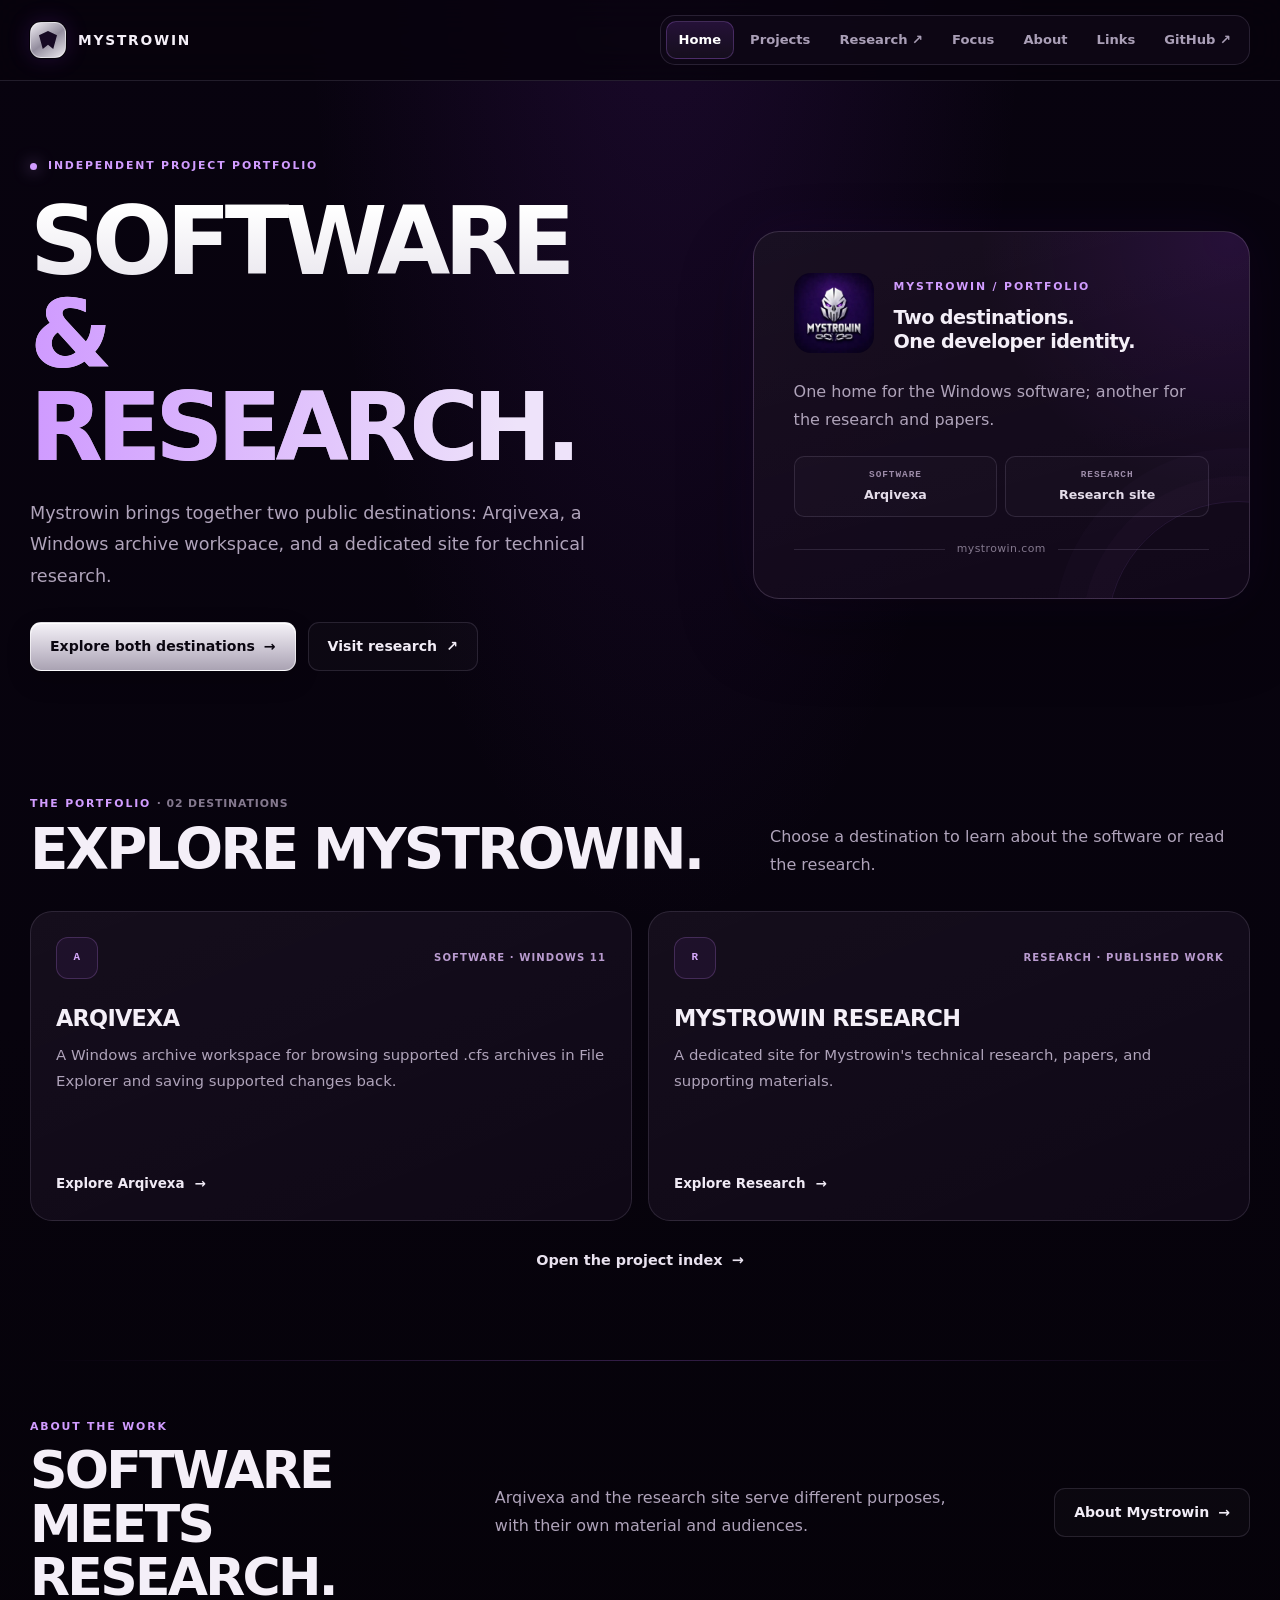
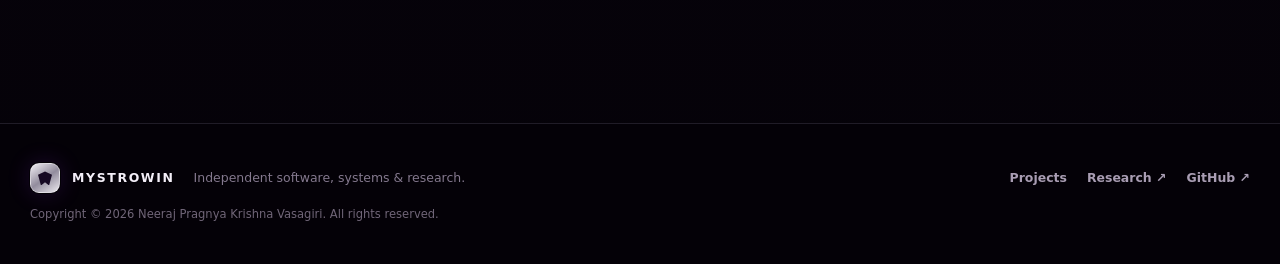
==== commit ebcc9102: "Limit portfolio to Arqivexa and research" ====
--- a/index.html
+++ b/index.html
@@ -4,17 +4,17 @@
   <meta charset="utf-8">
   <meta name="viewport" content="width=device-width, initial-scale=1">
   <meta name="theme-color" content="#090313">
-  <title>Mystrowin — Independent Software, Systems &amp; Research</title>
-  <meta name="description" content="Explore Mystrowin: independent software, systems work, and technical research across five distinct projects.">
+  <title>Mystrowin — Independent Software &amp; Research</title>
+  <meta name="description" content="Mystrowin is an independent software and research portfolio. Explore Arqivexa and the Mystrowin research site.">
   <meta name="author" content="Mystrowin">
   <meta name="robots" content="index, follow, max-image-preview:large, max-snippet:-1">
   <link rel="canonical" href="https://mystrowin.com/">
   <link rel="icon" href="mystrowin-logo.svg" type="image/svg+xml">
-  <link rel="stylesheet" href="styles.css">
+  <link rel="stylesheet" href="styles.css?v=20261024">
   <meta property="og:type" content="website">
   <meta property="og:site_name" content="Mystrowin">
-  <meta property="og:title" content="Mystrowin — Independent Software, Systems &amp; Research">
-  <meta property="og:description" content="Explore Mystrowin: independent software, systems work, and technical research across five distinct projects.">
+  <meta property="og:title" content="Mystrowin — Independent Software &amp; Research">
+  <meta property="og:description" content="Mystrowin is an independent software and research portfolio. Explore Arqivexa and the Mystrowin research site.">
   <meta property="og:url" content="https://mystrowin.com/">
   <meta property="og:image" content="https://mystrowin.com/mystrowin-logo.svg">
   <meta name="twitter:card" content="summary_large_image">
@@ -27,48 +27,12 @@
     gtag('config', 'G-YJBJCQDLHE');
   </script>
   <script type="application/ld+json">
-  {
-    "@context": "https://schema.org",
-    "@graph": [
-      {
-        "@type": "WebSite",
-        "@id": "https://mystrowin.com/#website",
-        "url": "https://mystrowin.com/",
-        "name": "Mystrowin",
-        "inLanguage": "en-US"
-      },
-      {
-        "@type": "ProfilePage",
-        "@id": "https://mystrowin.com/#profile",
-        "url": "https://mystrowin.com/",
-        "name": "Mystrowin — Independent Software, Systems & Research",
-        "isPartOf": {"@id": "https://mystrowin.com/#website"},
-        "mainEntity": {"@id": "https://mystrowin.com/#developer"}
-      },
-      {
-        "@type": "Person",
-        "@id": "https://mystrowin.com/#developer",
-        "name": "Mystrowin",
-        "url": "https://mystrowin.com/",
-        "sameAs": ["https://github.com/Mystrowin"],
-        "knowsAbout": ["software development", "systems engineering", "Windows", "filesystems", "compression", "runtime tooling", "technical research"]
-      },
-      {
-        "@type": "ItemList",
-        "@id": "https://mystrowin.com/projects.html#portfolio",
-        "name": "Mystrowin projects",
-        "numberOfItems": 5,
-        "itemListElement": [
-          {"@type":"ListItem","position":1,"item":{"@type":"CreativeWork","name":"Adaptive Workflow","url":"https://zenodo.org/records/22311263"}},
-          {"@type":"ListItem","position":2,"item":{"@type":"SoftwareApplication","name":"Arqivexa","url":"https://arqivexa.mystrowin.com/"}},
-          {"@type":"ListItem","position":3,"item":{"@type":"CreativeWork","name":"Evolving Hierarchical Modular Intelligence Networks","url":"https://zenodo.org/records/21799702"}},
-          {"@type":"ListItem","position":4,"item":{"@type":"CreativeWork","name":"Exposa / DataFootprint","url":"https://mystrowin.com/projects.html#exposa"}},
-          {"@type":"ListItem","position":5,"item":{"@type":"CreativeWork","name":"Universal Runtime Launcher","url":"https://mystrowin.com/projects.html#universal-runtime-launcher"}}
-        ]
-      }
-    ]
-  }
-  </script>
+{"@context":"https://schema.org","@graph":[
+{"@type":"WebSite","@id":"https://mystrowin.com/#website","url":"https://mystrowin.com/","name":"Mystrowin","inLanguage":"en-US"},
+{"@type":"ProfilePage","@id":"https://mystrowin.com/#profile","url":"https://mystrowin.com/","name":"Mystrowin — Software & Research","isPartOf":{"@id":"https://mystrowin.com/#website"},"mainEntity":{"@id":"https://mystrowin.com/#developer"}},
+{"@type":"Person","@id":"https://mystrowin.com/#developer","name":"Mystrowin","url":"https://mystrowin.com/","sameAs":["https://github.com/Mystrowin"],"knowsAbout":["software development","Windows","filesystems","technical research"]},
+{"@type":"ItemList","@id":"https://mystrowin.com/projects.html#portfolio","name":"Mystrowin destinations","numberOfItems":2,"itemListElement":[{"@type":"ListItem","position":1,"item":{"@type":"SoftwareApplication","name":"Arqivexa","url":"https://arqivexa.mystrowin.com/"}},{"@type":"ListItem","position":2,"item":{"@type":"WebSite","name":"Mystrowin Research","url":"https://research.mystrowin.com/"}}]}
+]}</script>
 </head>
 <body>
 <a class="skip-link" href="#main">Skip to content</a>
@@ -84,93 +48,14 @@
   </div>
 </header>
 <main id="main">
-  <section class="hero shell">
-    <div class="hero-copy">
-      <p class="eyebrow"><span class="eyebrow-dot"></span> Independent project portfolio</p>
-      <h1 class="home-title">Software, systems <span>&amp; research.</span></h1>
-      <p class="home-lead">Mystrowin brings together practical software, systems explorations, and technical research. Five projects, each with its own purpose and stage of development.</p>
-      <div class="actions">
-        <a class="btn primary" href="projects.html">Explore all projects <span aria-hidden="true">→</span></a>
-        <a class="btn" href="https://research.mystrowin.com/?utm_source=mystrowin.com&utm_medium=referral&utm_campaign=mystrowin_portfolio&utm_content=home_research">Visit research <span aria-hidden="true">↗</span></a>
-      </div>
-    </div>
-    <aside class="identity-panel" aria-label="About the Mystrowin portfolio">
-      <div class="identity-panel-top">
-        <img src="mystrowin-logo.svg" alt="" width="84" height="84">
-        <div><span class="panel-kicker">MYSTROWIN / PORTFOLIO</span><strong>Ideas become projects.</strong></div>
-      </div>
-      <p>Different questions call for different tools: build useful software, explore system behavior, or publish a testable idea.</p>
-      <div class="work-modes" aria-label="Kinds of work">
-        <span><i aria-hidden="true">01</i> Build</span>
-        <span><i aria-hidden="true">02</i> Explore</span>
-        <span><i aria-hidden="true">03</i> Document</span>
-      </div>
-      <div class="panel-rule"><span></span><small>One independent portfolio</small><span></span></div>
-    </aside>
-  </section>
-
-  <section class="section portfolio-section" id="projects" aria-labelledby="portfolio-title">
-    <div class="shell">
-      <div class="section-heading">
-        <div><p class="section-kicker">The portfolio <span>· 05 projects</span></p><h2 id="portfolio-title">Work in progress, in public.</h2></div>
-        <p>Browse released software, published research, and early-stage explorations with each project's stage made clear.</p>
-      </div>
-      <div class="project-grid"><article class="project-card">
-    <div class="project-card-head">
-      <span class="project-glyph" aria-hidden="true">AW</span>
-      <span class="project-kind">Research · Published evaluation</span>
-    </div>
-    <h3>Adaptive Workflow</h3>
-    <p>A study of verification-gated model routing, with reproducibility materials and clear limits on what the evaluation establishes.</p>
-    <a class="card-link" href="projects.html#adaptive-workflow">Project details <span aria-hidden="true">→</span></a>
-  </article>
-<article class="project-card">
-    <div class="project-card-head">
-      <span class="project-glyph" aria-hidden="true">A</span>
-      <span class="project-kind">Software · Windows archive workspace</span>
-    </div>
-    <h3>Arqivexa</h3>
-    <p>A Windows 11 workspace for browsing supported .cfs archives in File Explorer and saving supported changes back.</p>
-    <a class="card-link" href="projects.html#arqivexa">Project details <span aria-hidden="true">→</span></a>
-  </article>
-<article class="project-card">
-    <div class="project-card-head">
-      <span class="project-glyph" aria-hidden="true">EH</span>
-      <span class="project-kind">Research · Concept paper</span>
-    </div>
-    <h3>Evolving Hierarchical Modular Intelligence Networks</h3>
-    <p>A proposed architecture for evolving, hierarchical, modular intelligence networks, published as a concept paper.</p>
-    <a class="card-link" href="projects.html#ehmn">Project details <span aria-hidden="true">→</span></a>
-  </article>
-<article class="project-card">
-    <div class="project-card-head">
-      <span class="project-glyph" aria-hidden="true">EX</span>
-      <span class="project-kind">Privacy · In development</span>
-    </div>
-    <h3>Exposa / DataFootprint</h3>
-    <p>An early privacy project exploring a transparent, rules-based way to identify public data brokers that may hold a person's information.</p>
-    <a class="card-link" href="projects.html#exposa">Project details <span aria-hidden="true">→</span></a>
-  </article>
-<article class="project-card">
-    <div class="project-card-head">
-      <span class="project-glyph" aria-hidden="true">URL</span>
-      <span class="project-kind">Runtime tooling · Early stage</span>
-    </div>
-    <h3>Universal Runtime Launcher</h3>
-    <p>An early-stage project exploring runtime and launch tooling. Public specifications are still to come.</p>
-    <a class="card-link" href="projects.html#universal-runtime-launcher">Project details <span aria-hidden="true">→</span></a>
-  </article></div>
-      <div class="section-end"><a class="text-link" href="projects.html">Open the full project index <span aria-hidden="true">→</span></a></div>
-    </div>
-  </section>
-
-  <section class="section focus-preview" aria-labelledby="focus-title">
-    <div class="shell focus-preview-inner">
-      <div><p class="section-kicker">How the work connects</p><h2 id="focus-title">Tools meet<br>systems thinking.</h2></div>
-      <p>Across software and research, the common thread is curiosity about how computing works—and a preference for explaining what each project can and cannot claim.</p>
-      <a class="btn" href="focus.html">See the areas of focus <span aria-hidden="true">→</span></a>
-    </div>
-  </section>
+<section class="hero shell"><div class="hero-copy"><p class="eyebrow"><span class="eyebrow-dot"></span> Independent project portfolio</p><h1 class="home-title">Software <span>&amp; research.</span></h1><p class="home-lead">Mystrowin brings together two public destinations: Arqivexa, a Windows archive workspace, and a dedicated site for technical research.</p><div class="actions"><a class="btn primary" href="projects.html">Explore both destinations <span aria-hidden="true">→</span></a><a class="btn" href="https://research.mystrowin.com/?utm_source=mystrowin.com&utm_medium=referral&utm_campaign=mystrowin_portfolio&utm_content=home_research">Visit research <span aria-hidden="true">↗</span></a></div></div>
+<aside class="identity-panel" aria-label="The two Mystrowin destinations"><div class="identity-panel-top"><img src="mystrowin-logo.svg" alt="" width="84" height="84"><div><span class="panel-kicker">MYSTROWIN / PORTFOLIO</span><strong>Two destinations.<br>One developer identity.</strong></div></div><p>One home for the Windows software; another for the research and papers.</p><div class="work-modes" aria-label="Portfolio destinations"><span><i>SOFTWARE</i>Arqivexa</span><span><i>RESEARCH</i>Research site</span></div><div class="panel-rule"><span></span><small>mystrowin.com</small><span></span></div></aside></section>
+<section class="section portfolio-section" id="projects" aria-labelledby="portfolio-title"><div class="shell"><div class="section-heading"><div><p class="section-kicker">The portfolio <span>· 02 destinations</span></p><h2 id="portfolio-title">Explore Mystrowin.</h2></div><p>Choose a destination to learn about the software or read the research.</p></div>
+<div class="project-grid">
+<article class="project-card"><div class="project-card-head"><span class="project-glyph" aria-hidden="true">A</span><span class="project-kind">Software · Windows 11</span></div><h3>Arqivexa</h3><p>A Windows archive workspace for browsing supported .cfs archives in File Explorer and saving supported changes back.</p><a class="card-link" href="projects.html#arqivexa">Explore Arqivexa <span aria-hidden="true">→</span></a></article>
+<article class="project-card"><div class="project-card-head"><span class="project-glyph" aria-hidden="true">R</span><span class="project-kind">Research · Published work</span></div><h3>Mystrowin Research</h3><p>A dedicated site for Mystrowin's technical research, papers, and supporting materials.</p><a class="card-link" href="projects.html#research">Explore Research <span aria-hidden="true">→</span></a></article>
+</div><div class="section-end"><a class="text-link" href="projects.html">Open the project index <span aria-hidden="true">→</span></a></div></div></section>
+<section class="section focus-preview" aria-labelledby="focus-title"><div class="shell focus-preview-inner"><div><p class="section-kicker">About the work</p><h2 id="focus-title">Software meets<br>research.</h2></div><p>Arqivexa and the research site serve different purposes, with their own material and audiences.</p><a class="btn" href="about.html">About Mystrowin <span aria-hidden="true">→</span></a></div></section>
 </main>
 <footer class="site-footer">
   <div class="shell footer-inner">
@@ -183,7 +68,7 @@
     <span class="copyright">Copyright © 2026 Neeraj Pragnya Krishna Vasagiri. All rights reserved.</span>
   </div>
 </footer>
-<script src="animations.js" defer></script>
+<script src="animations.js?v=20261024" defer></script>
 <!-- Cloudflare Web Analytics --><script type="module" src="https://static.cloudflareinsights.com/beacon.min.js" data-cf-beacon='{"token": "8643089957db4d7aa582ad702f486113"}'></script><!-- End Cloudflare Web Analytics -->
 </body>
 </html>
--- a/styles.css
+++ b/styles.css
@@ -97,7 +97,7 @@
 .identity-panel-top img { width:80px; height:80px; flex:0 0 80px; object-fit:contain; border-radius:17px; }
 .identity-panel-top strong { display:block; margin-top:8px; font-size:1.2rem; line-height:1.25; letter-spacing:-.03em; }
 .identity-panel > p { max-width:410px; margin:24px 0 22px; color:var(--muted); line-height:1.75; }
-.work-modes { display:grid; grid-template-columns:repeat(3,1fr); gap:8px; }
+.work-modes { display:grid; grid-template-columns:repeat(2,1fr); gap:8px; }
 .work-modes span { padding:11px 9px; border:1px solid var(--line); border-radius:10px; background:rgba(255,255,255,.02); color:#e4dce9; font-size:.79rem; font-weight:780; text-align:center; }
 .work-modes i { display:block; margin-bottom:4px; color:#9c8ba8; font:700 .59rem/1.4 ui-monospace,SFMono-Regular,Consolas,monospace; font-style:normal; letter-spacing:.1em; }
 .panel-rule { display:flex; align-items:center; gap:12px; margin-top:23px; }
@@ -111,7 +111,7 @@
 .section-kicker { margin:0; }
 .section-kicker span { color:var(--muted-2); letter-spacing:.08em; }
 .section-heading > p { max-width:480px; margin:0; color:var(--muted); line-height:1.75; }
-.project-grid { display:grid; grid-template-columns:repeat(3,minmax(0,1fr)); gap:16px; align-items:stretch; }
+.project-grid { display:grid; grid-template-columns:repeat(2,minmax(0,1fr)); gap:16px; align-items:stretch; }
 .project-card,.focus-card,.link-card,.stage-card,.about-panel,.status-key,.title-aside {
   position:relative; overflow:hidden; border:1px solid var(--line); border-radius:var(--radius);
   background:linear-gradient(158deg,rgba(255,255,255,.035),rgba(255,255,255,.012)),rgba(15,7,23,.76);
@@ -165,7 +165,7 @@
 .portfolio-note p { margin:0; color:var(--muted); font-size:.84rem; line-height:1.7; }
 .note-mark { width:24px; height:24px; flex:0 0 24px; display:grid; place-items:center; border:1px solid var(--line-strong); border-radius:50%; color:#d4a6fa; font-family:Georgia,serif; font-style:italic; }
 .focus-index { padding-top:8px; }
-.focus-grid { display:grid; grid-template-columns:repeat(3,minmax(0,1fr)); gap:16px; }
+.focus-grid { display:grid; grid-template-columns:repeat(2,minmax(0,1fr)); gap:16px; }
 .focus-card { min-height:355px; display:flex; flex-direction:column; padding:29px; transition:transform .24s ease,border-color .24s ease,box-shadow .24s ease; }
 .focus-number { color:#e2c5f8; font:850 .73rem/1.4 ui-monospace,SFMono-Regular,Consolas,monospace; letter-spacing:.08em; }
 .focus-number span { margin-left:8px; color:var(--muted-2); font-size:.62rem; letter-spacing:.12em; }
@@ -190,7 +190,7 @@
 .about-story h2 { max-width:540px; margin:15px 0 20px; font-size:clamp(2rem,4vw,3.25rem); line-height:1.02; letter-spacing:-.05em; text-transform:uppercase; }
 .about-story > p:not(.section-kicker) { max-width:620px; color:var(--muted); line-height:1.8; }
 .about-story .text-link { margin-top:18px; }
-.identity-graph { background:radial-gradient(circle at 95% 3%,rgba(147,39,234,.11),transparent 45%),rgba(12,5,20,.88); }
+.identity-graph { min-height:320px; background:radial-gradient(circle at 95% 3%,rgba(147,39,234,.11),transparent 45%),rgba(12,5,20,.88); }
 .graph-top { display:flex; align-items:center; gap:14px; }
 .graph-top strong { display:block; margin-top:5px; font-size:1.1rem; letter-spacing:.06em; text-transform:uppercase; }
 .graph-line { width:1px; height:21px; margin:15px 0 2px 17px; background:linear-gradient(var(--purple-light),rgba(209,156,255,.08)); }
@@ -199,13 +199,13 @@
 .graph-items a:hover { border-color:var(--line-strong); background:rgba(160,65,238,.06); }
 .graph-items a span { color:var(--purple-light); font:700 .63rem/1 ui-monospace,SFMono-Regular,Consolas,monospace; }
 .project-stages { padding-top:15px; }
-.stage-grid { display:grid; grid-template-columns:repeat(3,minmax(0,1fr)); gap:16px; }
+.stage-grid { display:grid; grid-template-columns:repeat(2,minmax(0,1fr)); gap:16px; }
 .stage-card { min-height:250px; padding:27px; }
 .stage-symbol { width:38px; height:38px; display:grid; place-items:center; border:1px solid var(--line-strong); border-radius:12px; color:#d8b0f6; font-weight:850; }
 .stage-card h3 { margin:28px 0 8px; font-size:1.1rem; text-transform:uppercase; }
 .stage-card p { margin:0; color:var(--muted); font-size:.89rem; line-height:1.75; }
 .links-section { padding-top:0; }
-.link-grid { display:grid; grid-template-columns:repeat(3,minmax(0,1fr)); gap:16px; align-items:stretch; }
+.link-grid { display:grid; grid-template-columns:repeat(2,minmax(0,1fr)); gap:16px; align-items:stretch; }
 .link-card { min-height:365px; display:flex; flex-direction:column; padding:25px; transition:transform .24s ease,border-color .24s ease,box-shadow .24s ease; }
 .link-card h2 { margin:23px 0 10px; font-size:1.29rem; line-height:1.25; letter-spacing:-.03em; text-transform:uppercase; }
 .link-card > p { margin:0; color:var(--muted); font-size:.87rem; line-height:1.72; }
